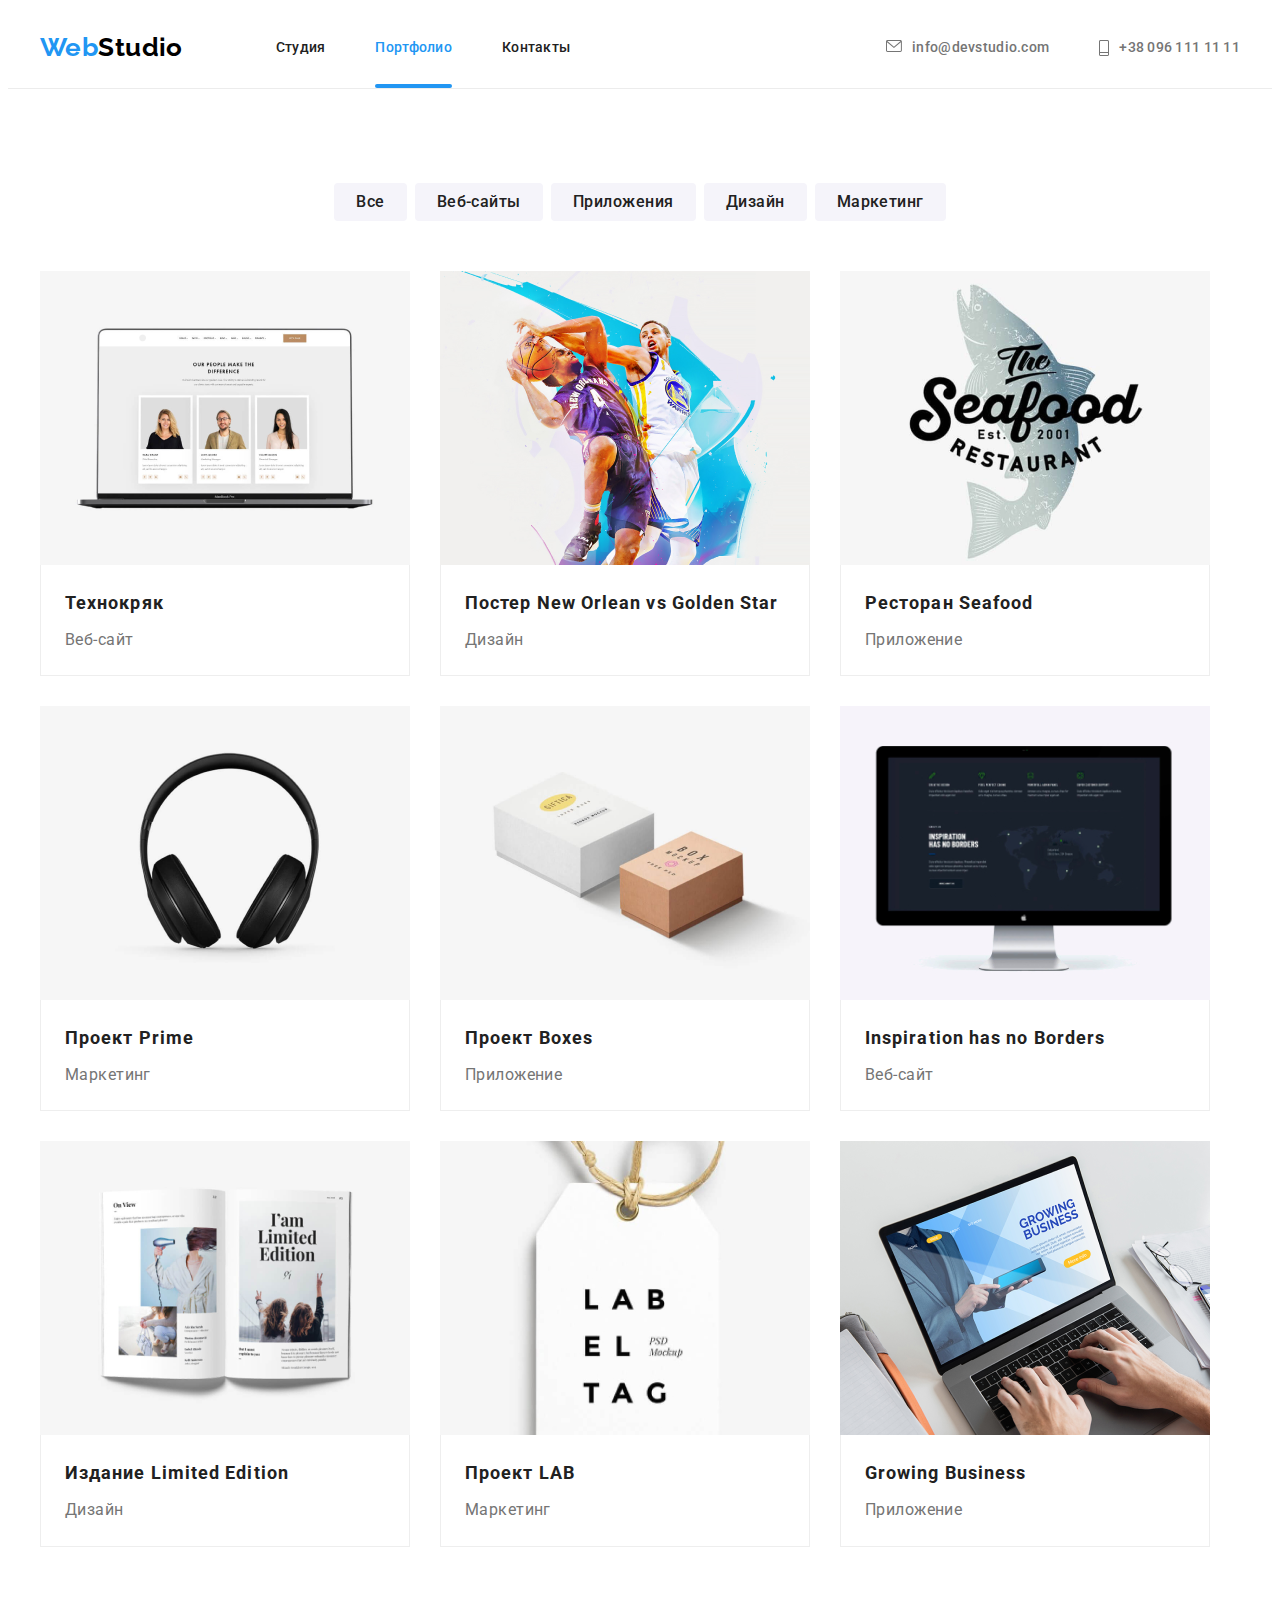
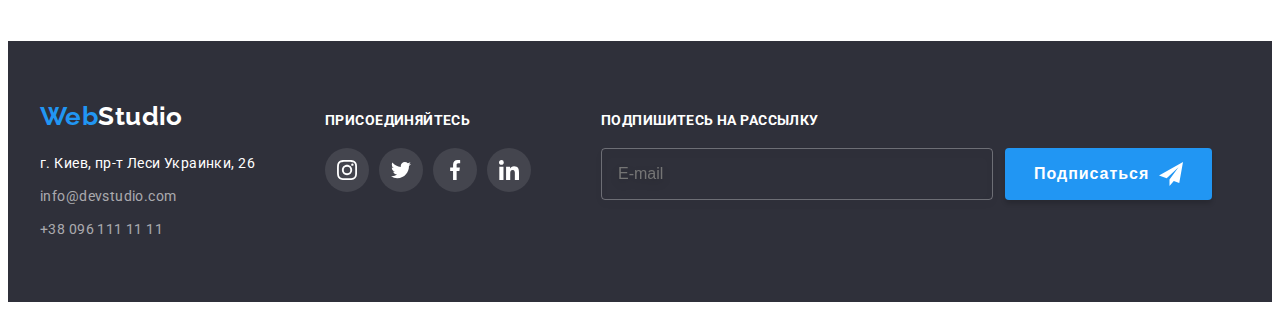
==== portfolio.html @ 538cebd6 "Initial commit" ====
<!DOCTYPE html>
<html lang="en">
<head>
    <meta charset="UTF-8">
    <meta http-equiv="X-UA-Compatible" content="IE=edge">
    <meta name="viewport" content="width=device-width, initial-scale=1.0">
    <title>Document</title>
    <link rel="preconnect" href="https://fonts.googleapis.com">
    <link rel="preconnect" href="https://fonts.gstatic.com" crossorigin>
    <link href="https://fonts.googleapis.com/css2?family=Raleway:wght@700&family=Roboto:wght@400;500;700;900&display=swap"
        rel="stylesheet">
        <link rel="stylesheet" href="https://cdnjs.cloudflare.com/ajax/libs/modern-normalize/1.1.0/modern-normalize.min.css"
            integrity="sha512-wpPYUAdjBVSE4KJnH1VR1HeZfpl1ub8YT/NKx4PuQ5NmX2tKuGu6U/JRp5y+Y8XG2tV+wKQpNHVUX03MfMFn9Q=="
            crossorigin="anonymous" referrerpolicy="no-referrer" />
    <link rel="stylesheet" href="./css/styles.css">
</head>
<body>
    <!-- Header -->
    <header class="header-portfolio">
        <div class="container nav">
            <nav class="main-nav">
                <a href="./index.html" class="logo">Web<span class="logo-header">Studio</span> </a>
                <ul class="site-nav-list">
                    <li class="item"><a href="./index.html" class="link">Студия</a> </li>
                    <li class="item"><a href="./portfolio.html" class="link curent">Портфолио</a> </li>
                    <li class="item"><a href="" class="link">Контакты</a> </li>
                </ul>
            </nav>
            <ul class="site-nav-list adress">
                <li class="item"><a href="mailto:info@devstudio.com" class="adress-link">
                        <svg class="contacts-icon" width="16" height="12">
                            <use href="./images/sprite.svg#icon-mail"></use>
                        </svg>info@devstudio.com</a></li>
                <li class="item"><a href="tel:+380961111111" class="adress-link">
                        <svg class="contacts-icon" width="10" height="16">
                            <use href="./images/sprite.svg#icon-phone"></use>
                        </svg>+38 096 111 11 11</a> </li>
            </ul>
        </div>
    </header>
    <!-- Main -->
    <main>
        <!-- Filters -->
        <section class="filters">
            <div class="container">
            <h1 class="visually-hidden">Projects</h1>
            <ul class="filterd-list">
                <li class="item"><button type="button" class="button-list">Все</button></li>
                <li class="item"><button type="button" class="button-list">Веб-сайты</button></li>
                <li class="item"><button type="button" class="button-list">Приложения</button></li>
                <li class="item"><button type="button" class="button-list">Дизайн</button></li>
                <li class="item"><button type="button" class="button-list">Маркетинг</button></li>
            </ul>
        <!-- Projects -->
            <ul class="projects-list">
            <li class="item" ><a href="" class="projects-href">
                <div class="projects-img-txt"><p class="projects-txt">Ресурс предлагает комплексные предложения с разным уровнем функционала и сервисов. Все это позволит посетителю получить
                исчерпывающие сведения о компании или частном лице.</p>
                <img class="projects-img" src="./images/projects/project.png" alt="laptop" width="370" height="294"></div>
                <div class="projects-border"><h2 class="projects-link" >Технокряк</h2>
                <p class="projects-item">Веб-сайт</p></div></a>
            </li>
            <li class="item" ><a href="" class="projects-href"> 
                <div class="projects-img-txt">
                    <p class="projects-txt">Ресурс предлагает комплексные предложения с разным уровнем функционала и сервисов. Все это
                        позволит посетителю получить
                        исчерпывающие сведения о компании или частном лице.</p>
                <img class="projects-img" src="./images/projects/projekt1.png" alt="basketball" width="370" height="294"></div>
                <div class="projects-border"><h2 class="projects-link" >Постер New Orlean vs Golden Star</h2>
                <p class="projects-item">Дизайн</p></div></a>
            </li>
            <li class="item" ><a href="" class="projects-href">
                <div class="projects-img-txt">
                    <p class="projects-txt">Ресурс предлагает комплексные предложения с разным уровнем функционала и сервисов. Все это
                        позволит посетителю получить
                        исчерпывающие сведения о компании или частном лице.</p>
                <img class="projects-img" src="./images/projects/project2.png" alt="logo" width="370" height="294"></div>
                <div class="projects-border"><h2 class="projects-link" >Ресторан Seafood</h2>
                <p class="projects-item">Приложение</p></div></a>
            </li>
            <li class="item" ><a href="" class="projects-href">
                <div class="projects-img-txt">
                    <p class="projects-txt">Ресурс предлагает комплексные предложения с разным уровнем функционала и сервисов. Все это
                        позволит посетителю получить
                        исчерпывающие сведения о компании или частном лице.</p>
                <img class="projects-img" src="./images/projects/project3.png" alt="headphone" width="370" height="294"></div>
                <div class="projects-border"><h2 class="projects-link" >Проект Prime</h2>
                <p class="projects-item">Маркетинг</p></div></a>
            </li>
            <li class="item" ><a href="" class="projects-href">
                <div class="projects-img-txt">
                    <p class="projects-txt">Ресурс предлагает комплексные предложения с разным уровнем функционала и сервисов. Все это
                        позволит посетителю получить
                        исчерпывающие сведения о компании или частном лице.</p>
                <img class="projects-img" src="./images/projects/project4.png" alt="boxes" width="370" height="294"></div>
                <div class="projects-border"><h2 class="projects-link" >Проект Boxes</h2>
                <p class="projects-item">Приложение</p></div></a>
            </li>
            <li class="item" ><a href="" class="projects-href">
                <div class="projects-img-txt">
                    <p class="projects-txt">Ресурс предлагает комплексные предложения с разным уровнем функционала и сервисов. Все это
                        позволит посетителю получить
                        исчерпывающие сведения о компании или частном лице.</p>
                <img class="projects-img" src="./images/projects/project5.png" alt="computer" width="370" height="294"></div>
                <div class="projects-border"><h2 class="projects-link" >Inspiration has no Borders</h2>
                <p class="projects-item">Веб-сайт</p></div></a>
            </li>
            <li class="item" ><a href="" class="projects-href">
                <div class="projects-img-txt">
                    <p class="projects-txt">Ресурс предлагает комплексные предложения с разным уровнем функционала и сервисов. Все это
                        позволит посетителю получить
                        исчерпывающие сведения о компании или частном лице.</p>
                <img class="projects-img" src="./images/projects/project6.png" alt="book" width="370" height="294"></div>
                <div class="projects-border"><h2 class="projects-link" >Издание Limited Edition</h2>
                <p class="projects-item">Дизайн</p></div></a>
            </li>
            <li class="item" ><a href="" class="projects-href">
                <div class="projects-img-txt">
                    <p class="projects-txt">Ресурс предлагает комплексные предложения с разным уровнем функционала и сервисов. Все это
                        позволит посетителю получить
                        исчерпывающие сведения о компании или частном лице.</p>
                <img class="projects-img" src="./images/projects/progect7.png" alt="lab" width="370" height="294"></div>
                <div class="projects-border"><h2 class="projects-link" >Проект LAB</h2>
                <p class="projects-item">Маркетинг</p></div></a>
            </li>
            <li class="item" ><a href="" class="projects-href">
                <div class="projects-img-txt">
                    <p class="projects-txt">Ресурс предлагает комплексные предложения с разным уровнем функционала и сервисов. Все это
                        позволит посетителю получить
                        исчерпывающие сведения о компании или частном лице.</p>
                <img class="projects-img" src="./images/projects/project8.png" alt="print" width="370" height="294"></div>
                <div class="projects-border"><h2 class="projects-link" >Growing Business</h2>
                <p class="projects-item">Приложение</p></div></a>
            </li>
            </ul>
            </div>
        </section>
    </main>
    <!-- Footer -->
<footer class="main-footer">
    <div class="container footer">
        <div class="container-adress">
            <a href="" class="logo footer">Web<span class="logo-footer">Studio</span> </a>
            <address class="footer-adress">
                <ul class="footer-list">
                    <li class="footer-item"><a
                            href="https://www.google.com/maps/place/%D0%B1%D1%83%D0%BB.+%D0%9B%D0%B5%D1%81%D0%B8+%D0%A3%D0%BA%D1%80%D0%B0%D0%B8%D0%BD%D0%BA%D0%B8,+26,+%D0%9A%D0%B8%D0%B5%D0%B2,+02000"
                            target="_blank" rel="nofollow noreferrer noapener" class="map-link">г. Киев, пр-т Леси
                            Украинки, 26</a> </li>
                    <li class="footer-item"><a href="mailto:info@devstudio.com"
                            class="link-footer">info@devstudio.com</a></li>
                    <li class="footer-item"><a href="tel:+380961111111" class="link-footer">+38 096 111 11 11</a> </li>
                </ul>
            </address>
        </div>
        <div class="footer-socials">
            <p class="footer-title">присоединяйтесь</p>
            <ul class="footer-socials-list">
                <li class="footer-socials-item"> <a class="footer-socials-link" href="" target="_blank"
                        rel="noopener noreferrer" aria-label="Instagram">
                        <svg class="footer-socials-icon" width="20" height="20">
                            <use href="./images/sprite.svg#icon-instagram"></use>
                        </svg>
                    </a> </li>
                <li class="footer-socials-item"> <a class="footer-socials-link" href="" target="_blank"
                        rel="noopener noreferrer" aria-label="Instagram">
                        <svg class="footer-socials-icon" width="20" height="20">
                            <use href="./images/sprite.svg#icon-twitter"></use>
                        </svg>
                    </a> </li>
                <li class="footer-socials-item"> <a class="footer-socials-link" href="" target="_blank"
                        rel="noopener noreferrer" aria-label="Instagram">
                        <svg class="footer-socials-icon" width="20" height="20">
                            <use href="./images/sprite.svg#icon-facebook"></use>
                        </svg>
                    </a> </li>
                <li class="footer-socials-item"> <a class="footer-socials-link" href="" target="_blank"
                        rel="noopener noreferrer" aria-label="Instagram">
                        <svg class="footer-socials-icon" width="20" height="20">
                            <use href="./images/sprite.svg#icon-linkedin"></use>
                        </svg>
                    </a> </li>
            </ul>
        </div>
        <div class="footer-subscribe">
            <p class="footer-title">Подпишитесь на рассылку</p>
            <form class="subscribe-form" name="subscribe-form">
                <label class="footer-form-group" for="">
                    <input class="footer-input" type="email" placeholder="E-mail">
                    <button class="footer-submit-btn" type="submit">Подписаться
                        <svg class="footer-form-icon" width="24" height="24">
                            <use href="./images/sprite.svg#icon-send"></use>
                        </svg>
                    </button>

                </label>
            </form>
        </div>
    </div>
</footer>
</body>
</html>
---- css/styles.css ----
/* цвет основного текста #757575 */
/* цвет вторичного текста ##212121 */
/* белый #FFFFFF */
/* акцент #2196F3 */
/* вторичный цвет фона F5F4FA */
/* логотип #000000 */
/* footer adress #FFFFFF 60% */
/* Footer #2F303A */

:root{
    --primary-text-color: #757575;
    --title-text-color: #212121;
    --accent-color: #2196F3;
    --white: #FFFFFF;
    --footer: #2F303A;
    --backround-color: #F5F4FA;
    --logo:#000000;
    --footer-adress: rgba(255, 255, 255, 0.6);
    --hero: rgba(47, 48, 58, 0.4);
    --icon: #AFB1B8;
}
body {
   background-color: var(--white);
   color: var(--primary-text-color);
   font-family: 'Roboto', sans-serif;
   letter-spacing: 0.03em;
   font-size: 14px;

}
 .visually-hidden {
    position: absolute;
    width: 1px;
    height: 1px;
    margin: -1px;
    border: 0;
    padding: 0;

    white-space: nowrap;
    clip-path: inset(100%);
    clip: rect(0 0 0 0);
    overflow: hidden;
}
.container{
    margin-left: auto;
    margin-right: auto;
    width: 1200px;
    padding-left: 15px;
    padding-right: 15px;
}
ul{
    list-style: none;
    padding: 0;
    margin: 0;
}
h1, h2, h3, p{
    margin: 0;
}
img{
    display: block;
    max-width: 100%;
    max-height: 100%;
    height: auto;
}
.section, .filters{
    padding-top: 94px;
    padding-bottom: 94px;
}
/* Logo */
.logo {
    display: block;
    color: var(--accent-color);
    font-family: Raleway, sans-serif;
    font-weight: 700;
    font-size: 26px;
    line-height: 1.19;        
    text-decoration: none;
}
.main-nav .logo{
    padding-top: 24px;
    padding-bottom: 25px;
}
.logo-header{
    color: var(--logo);
}
.logo-footer{
   color: var(--white);
}
/* Site nav */
.adress-link{
    display: flex;}
.contacts-icon{
    display: flex;
    margin-right: 10px;
    fill: currentColor;
}
.site-nav-list{
    margin-left: 93px;
}
.site-nav-list.adress{
    margin-left: auto;
}
.container.nav, .main-nav{
    display: flex;
    align-items: center;
}
.site-nav-list .link.curent{
    position: relative;
    color: var(--accent-color);
}
.link.curent::after{
    content: "";
    position: absolute;
    right: 0;
    bottom: 0;
    width: 100%;
    height: 4px;
    background-color: var(--accent-color);
    border-radius: 2px;
}
.site-nav-list, .main-nav{
    display: flex;
    justify-content: center;
    align-items: center;
}
.site-nav-list .item:not(:last-child){
    margin-right: 50px;
}
.site-nav-list .adress-link{
    color: var(--primary-text-color);
    font-weight: 500;
    line-height: 1.14; 
    letter-spacing: 0.02em;
    text-decoration: none;
}
.site-nav-list .link,
.adress-link {
    display: flex;
    padding-top: 32px;
    padding-bottom: 32px;
    color: var(--title-text-color);
    font-weight: 500;
    line-height: 1.14;
    letter-spacing: 0.02em;
    text-decoration: none;
    transition: color 250ms cubic-bezier(0.4, 0, 0.2, 1);
}
.site-nav-list .link:hover,
.site-nav-list .link:focus,
.adress-link:hover,
.adress-link:focus {
   color: var(--accent-color);
   fill: currentColor;
}
/* Hero */
.button-hero{
    cursor: pointer;
    background-color: var(--accent-color);
    color: var(--white);
    font-weight: 700;
    font-size: 16px;
    line-height: 1.88;
    text-align: center;
    letter-spacing: 0.06em;
    display: inline-block;
    padding: 10px 32px;
    border-radius: 4px;
    border: none;
    min-width: 200px;
    min-height: 50px;
    transition: background-color 250ms cubic-bezier(0.4, 0, 0.2, 1);
}
.button-hero:hover, .button-hero:focus{
    background-color: var(--primary-text-color);
}
.section-hero{
    background-image: linear-gradient(var(--hero),var(--hero)), 
    url(../images/logo/logo.jpg);
    background-repeat: no-repeat;
    background-position: center;
    background-size: cover;
    max-width: 1600px;
    max-height: 600px;
    margin-left: auto;
    margin-right: auto;
    background-color: var(--footer);
    text-align: center;
    padding-top: 200px;
    padding-bottom: 200px;
}
.section-title-hero{
    width: 696px;
    color: var(--white);
    font-weight: 900;
    font-size: 44px;
    line-height: 1.36;
    text-align: center;
    letter-spacing: 0.06em;
    text-transform: uppercase;
    margin-top: 0px;
    margin-bottom: 30px;
    margin-left: auto;
    margin-right: auto;
}
.section-title{
    color: var(--title-text-color);
    font-weight: 700;
    font-size: 36px;
    line-height: 1.17;
    text-align: center; 
    margin-top: 0px;
    margin-bottom: 50px; 
}
/* Modal form */
.form-group{
    position: relative;
}
.form-icon{
    position: absolute;
    bottom: 11px;
    left: 12px;
    transition: fill 250ms cubic-bezier(0.4, 0, 0.2, 1);
}
.form-group:hover .form-icon,
.form-group:focus-within .form-icon {
    fill: var(--accent-color);
}
.form-title{
    display: block;
    margin-bottom: 12px;
    font-weight: 700;
    font-size: 20px;
    line-height: 1.15;
    text-align: center;
    color: var(--title-text-color);
}
.form-group{
    display: block;
    margin-bottom: 10px;
}
.form-label{
    display: block;
    margin-bottom: 4px;
    text-align: left;
    font-weight: 400;
    font-size: 12px;
    line-height: 1.17;
    letter-spacing: 0.01em;
    color: var(--primary-text-color);
}
.form-input {
    width: 100%;
    padding: 11px 35px;
    outline: transparent;
    border-radius: 4px;
    border: 1px solid rgba(33, 33, 33, 0.2);
    transition: border 250ms cubic-bezier(0.4, 0, 0.2, 1);
}
.form-text{
    resize: none;
    width: 100%;
    padding: 12px 16px;
    outline: transparent;
    border-radius: 4px;
    border: 1px solid rgba(33, 33, 33, 0.2);
    transition: border 250ms cubic-bezier(0.4, 0, 0.2, 1);
}
.form-group:hover .form-input,
.form-group:focus-within .form-input,
.form-group:hover .form-text,
.form-group:focus-within .form-text {
    border: 1px solid var(--accent-color);
}
.form-policy-group{
    display: flex;
    align-items: center;
    justify-content: center;
}
.custom-checkbox{
    width: 16px;
    height: 15px;
    margin-right: 10px;
    display: flex;
    align-items: center;
    justify-content: center;
    outline: 2px solid #212121;
    outline-offset: -2px;
    border-radius: 3px;
    transition: backround-color 250ms cubic-bezier(0.4, 0, 0.2, 1);
    transition: outline 250ms cubic-bezier(0.4, 0, 0.2, 1);
}
.custom-checkbox-icon{
    opacity: 0;
    transition: opacity 250ms cubic-bezier(0.4, 0, 0.2, 1);
    transition: color 250ms cubic-bezier(0.4, 0, 0.2, 1);
}
.checkbox:checked+.custom-checkbox .custom-checkbox-icon{
    opacity: 1;
    fill: var(--white);
}
.checkbox:checked+.custom-checkbox{
    background-color: var(--accent-color);
    outline: transparent;
}
.accent-discription{
    color: var(--accent-color);
}
.submit-btn{
    margin-top: 30px;
    background-color: var(--accent-color);
    color: var(--white);
    cursor: pointer;
    font-weight: 700;
    font-size: 16px;
    line-height: 1.88;
    letter-spacing: 0.06em;
    padding: 10px 55px;
    border: none;
    box-shadow: 0px 4px 4px rgba(0, 0, 0, 0.15);
    border-radius: 4px;
    transition: background-color 250ms cubic-bezier(0.4, 0, 0.2, 1);
}
.submit-btn:hover, .submit-btn:focus{
    background-color: var(--primary-text-color);
}
.backdrop{
    position: fixed;
    top: 0;
    left: 0;
    width: 100%;
    height: 100%;
    background-color: rgba(0, 0, 0, 0.2);
    opacity: 1;
    transition: opacity 250ms cubic-bezier(0.4, 0, 0.2, 1);
}
.backdrop.is-hidden{
    opacity: 0;
    pointer-events: none;
}
.modal-btn{
    display: flex;
    align-items: center;
    justify-content: center;
    position: absolute;
    top: 8px;
    right: 8px;
    width: 30px;
    height: 30px;
    padding: 0;
    border: 1px solid rgba(0, 0, 0, 0.1);
    border-radius: 50%;
    background-color: transparent;
    cursor: pointer;
    transition: fill 250ms cubic-bezier(0.4, 0, 0.2, 1);
}
.modal-btn:hover .modal-icon, .modal-btn:focus-within .moda-icon{
    fill: var(--accent-color);
}
.backdrop.is-hidden .modal-wrapper{
    transform: translate(-50%, -50%) scale(0.8)
}
.modal-wrapper{
    position: absolute;
    top: 50%;
    left: 50%;
    padding: 40px;
    background-color: var(--white);
    width: 528px;
    box-shadow: 0px 1px 3px rgba(0, 0, 0, 0.12), 0px 1px 1px rgba(0, 0, 0, 0.14), 0px 2px 1px rgba(0, 0, 0, 0.2);
    border-radius: 4px;
    transform: translate(-50%, -50%) scale(1);
    transition: transform 250ms cubic-bezier(0.4, 0, 0.2, 1);
}
.moda-icon{
    background-color: var(--logo);
}
/* Benefits */
.benefits-item-icon{
    display: flex;
    justify-content: center;
    align-items: center;
    background-color: var(--backround-color);
    border-radius: 4px;
    width: 270px;
    height: 120px;
    margin-bottom: 30px;
}
.benefits-list{
    display: flex;
}
.benefits-list .item:not(:last-child){
    margin-right: 30px;
}
.benefits-list .title {
    color: var(--title-text-color);
    font-weight: 700;
    font-size: 14px;
    line-height: 1.14;
    text-transform: uppercase;
    margin-bottom: 10px;
}
.benefits-item {
    line-height: 1.71;
    margin: 0;
}
/* Doing */
.list .item{
    position: relative;
}
.list-doing{
    position: absolute;
    right: 0;
    bottom: 0;
    width: 100%;
    height: 70px;
    display: flex;
    justify-content: center;
    align-items: center;
    font-weight: 700;
    line-height: 1.14;
    text-align: center;
    text-transform: uppercase;
    color: var(--white);
    background-color: rgba(47, 48, 58, 0.8);
}
.section.doing{
    padding-top: 0;
}
.list{
    display: flex;
}
.list .item:not(:last-child), 
.team-list .item:not(:last-child){
margin-right: 30px;
}
/* Team */
.socials-link {
    display: flex;
    align-items: center;
    justify-content: center;
    width: 44px;
    height: 44px;
    background-color: var(--white);
    border-radius: 50%;
    transition: background-color 250ms cubic-bezier(0.4, 0, 0.2, 1);
}
.socials-icon {
    fill: var(--icon);
    transition: fill 250ms cubic-bezier(0.4, 0, 0.2, 1);
}
.socials-link:hover .socials-icon,
.socials-link:focus .socials-icon {
    fill: var(--white);
}
.socials-link:focus,
.socials-link:hover {
    background-color: var(--accent-color);
}
.socials{
    display: flex;
    justify-content: center;
    align-items: center;
}
.socials-item:not(:last-child){
    margin-right: 10px;
}
.team-list .item{
    background-color: var(--white);
    box-shadow: 0px 1px 3px rgba(0, 0, 0, 0.12), 0px 1px 1px rgba(0, 0, 0, 0.14), 0px 2px 1px rgba(0, 0, 0, 0.2);
        border-radius: 0px 0px 4px 4px;
}
.team-card{
    padding-top: 30px;
    padding-bottom: 30px;
}
.team-list{
    display: flex;
}
.section-team{
    background-color: var(--backround-color) ;
    padding-top: 94px;
    padding-bottom: 94px;
}
.team-list .title {
    color: var(--title-text-color);
    font-weight: 500;
    font-size: 16px;
    line-height: 1.19;
    text-align: center;
    margin-bottom: 10px;
}
.team-item{
    font-size: 16px;
    line-height: 1.19;
    text-align: center;
    margin-bottom: 16px;
}
/* Clients */
.clients-title{
    margin-bottom: 50px;
    font-weight: 700;
    font-size: 36px;
    line-height: 42px;
    text-align: center;
    color: var(--title-text-color);
}
.clients-list {
    display: flex;
}
.clients-item {
    width: 100%;
}
.clients-item:not(:last-child){
    margin-right: 30px;
}
.clients-logo {
    display: flex;
    width: 170px;
    height: 92px;
    justify-content: center;
    align-items: center;
    border: 1px solid var(--icon);
    border-radius: 4px;
    cursor: pointer;
    transition: color 250ms cubic-bezier(0.4, 0, 0.2, 1);
}
.clients-icon{
    fill: var(--icon);
    transition: fill 250ms cubic-bezier(0.4, 0, 0.2, 1);
}
.clients-logo:hover,
.clients-logo:focus {
    border: 1px solid var(--accent-color);
}
.clients-logo:focus .clients-icon,
.clients-logo:hover .clients-icon{
        fill: var(--accent-color);
}
/* Button */
.button{
    font-family: 'Roboto';
    color: var(--white) ;
    background-color: var(--accent-color) ;
    font-family: inherit;
    font-weight: 700;
    font-size: 16px;
    line-height: 1.88;
    display: flex;
    align-items: center;
    text-align: center;
    letter-spacing: 0.06em;
    cursor: pointer;
}
/* Footer */
.footer-socials{
    margin-right: 70px;
}
.footer-socials-list{
    display: flex;
}
.container-adress{
    margin-right: 70px;
}
.container.footer{
    align-items: baseline;
    display: flex;
}
.footer-socials-link{
    display: flex;
    align-items: center;
    justify-content: center;
    width: 44px;
    height: 44px;
    background-color: rgba(255, 255, 255, 0.1);
    border-radius: 50%;
    transition: background-color 250ms cubic-bezier(0.4, 0, 0.2, 1);
}
.footer-socials-link:hover,.footer-socials-link:focus{
    background-color: var(--accent-color);
}
.footer-socials-item:not(:last-child){
    margin-right: 10px;
}

.footer-socials-icon{
    fill: var(--white);
}
.footer-title{
    display: block;
    font-size: 14px;
    font-weight: 700;
    line-height: 16px;
    text-transform: uppercase;
    color: var(--white);
    margin-bottom: 20px;
}
.main-footer{
    display: flex;
}
.logo.footer{
    margin-bottom: 20px;
}
.footer-item:not(:last-child){
    margin-bottom: 9px;
}
.main-footer{
    background-color: var(--footer);
}
.map-link{
    color: var(--white);
    text-decoration: none;
    transition: color 250ms cubic-bezier(0.4, 0, 0.2, 1);
}
.link-footer{
    color: var(--footer-adress);
    text-decoration: none;
    transition: color 250ms cubic-bezier(0.4, 0, 0.2, 1);
}
.map-link:hover,
.map-link:focus,
.link-footer:hover,
.link-footer:focus{
    color: var(--accent-color);
}
.footer-list{
    font-style: normal;
    line-height: 1.71;
}
.main-footer{
    padding-top: 60px;
    padding-bottom: 60px;
}
.footer-form-group{
    display: flex;
}
.footer-submit-btn{
    display: flex;
    align-items: center;
    justify-content: center;
    padding: 10px 29px;
    cursor: pointer;
    color: var(--white);
    background-color: var(--accent-color);
    border: none;
    box-shadow: 0px 4px 4px rgba(0, 0, 0, 0.15);
    border-radius: 4px;
    font-weight: 700;
    font-size: 16px;
    line-height: 1.88;
    letter-spacing: 0.06em;
    transition: color 250ms cubic-bezier(0.4, 0, 0.2, 1);
    transition: background-color 250ms cubic-bezier(0.4, 0, 0.2, 1);
}
.footer-form-icon{
    fill: var(--white);
    margin-left: 10px;
}
.footer-submit-btn:hover, .footer-submit-btn:focus{
    background-color: var(--primary-text-color);
}
.footer-input{
    width: 358px;
    font-weight: 400;
    font-size: 16px;
    line-height: 1.25;
    color: var(--white);
    background-color: transparent;
    margin-right: 12px;
    padding: 15px 16px;
    border: 1px solid rgba(255, 255, 255, 0.3);
    filter: drop-shadow(0px 4px 4px rgba(0, 0, 0, 0.15));
    border-radius: 4px;
    outline: none;
    transition: border 250ms cubic-bezier(0.4, 0, 0.2, 1);
}
.footer-input:hover, .footer-input:focus{
    border: 1px solid var(--accent-color);
}
/* Portfolio */
.header-portfolio{
    border-bottom: 1px solid #ECECEC;
}
/* filters */
.button-list {
    padding: 6px 22px;
    cursor: pointer;
    font-family: 'Roboto';
    font-weight: 500;
    font-size: 16px;
    line-height: 1.6;
    text-align: center;
    letter-spacing: 0.03em;
    color: var(--title-text-color);
    background-color: var(--backround-color);
    border-radius: 4px;
    border: none;
    transition: box-shadow 250ms cubic-bezier(0.4, 0, 0.2, 1),
    color 250ms cubic-bezier(0.4, 0, 0.2, 1),
    background-color 250ms cubic-bezier(0.4, 0, 0.2, 1);
}
.button-list:hover,
.button-list:focus {
    color: var(--white);
    background-color: var(--accent-color);
    box-shadow: 0px 3px 1px rgba(0, 0, 0, 0.1), 0px 1px 2px rgba(0, 0, 0, 0.08), 0px 2px 2px rgba(0, 0, 0, 0.12);
}
.filterd-list{
    display: flex;
    justify-content: center;
    align-items: center;
}
  
.filterd-list .item:not(:last-child){
    margin-right: 8px;
}
/* Projects */
.projects-list{
    display: flex;
    flex-wrap: wrap;
    margin-top: 50px;
}
.projects-list .item{
    /* width: calc((100%-60px)/3); */
    margin-bottom: 30px;
    margin-right: 30px;
}
.projects-img-txt{
    position: relative;
    overflow: hidden;
}
.projects-txt{
    position: absolute;
    width: 100%;
    height: 100%;
    top: 0;
    left: 0;
    transform: translateY(100%);
    padding: 63px 24px;
    font-size: 18px;
    line-height: 1.56;
    color: var(--white);
    background-color: rgba(33, 150, 243, 0.9);
    transition: transform 250ms cubic-bezier(0.4, 0, 0.2, 1);
}
.projects-list .item:nth-child(3n){
    margin-right: 0;
}
.projects-list .item:nth-last-child(-n+3){
    margin-bottom: 0;
}
.projects-link{
    color: var(--title-text-color);
    font-weight: 700;
    font-size: 18px;
    line-height: 2;
    letter-spacing: 0.06em;
    margin-bottom: 4px;
}
.projects-item{
    color: var(--primary-text-color);
    font-size: 16px;
    line-height: 1.9;
}
.projects-href{
    display: block;
    text-decoration: none;
    transition: box-shadow 250ms cubic-bezier(0.4, 0, 0.2, 1);
}
.projects-border {
    border: 1px solid #EEEEEE;
    border-top: none;
    padding: 20px 24px;
}
.projects-href:hover, .projects-href:focus{
    box-shadow: 0px 1px 1px rgba(0, 0, 0, 0.12), 0px 4px 4px rgba(0, 0, 0, 0.06), 1px 4px 6px rgba(0, 0, 0, 0.16);
    transform: translateY(0);
    opacity: 1;
}
.projects-href:hover .projects-txt, .projects-href:focus .projects-txt{
    transform: translateY(0);
    opacity: 1;
}
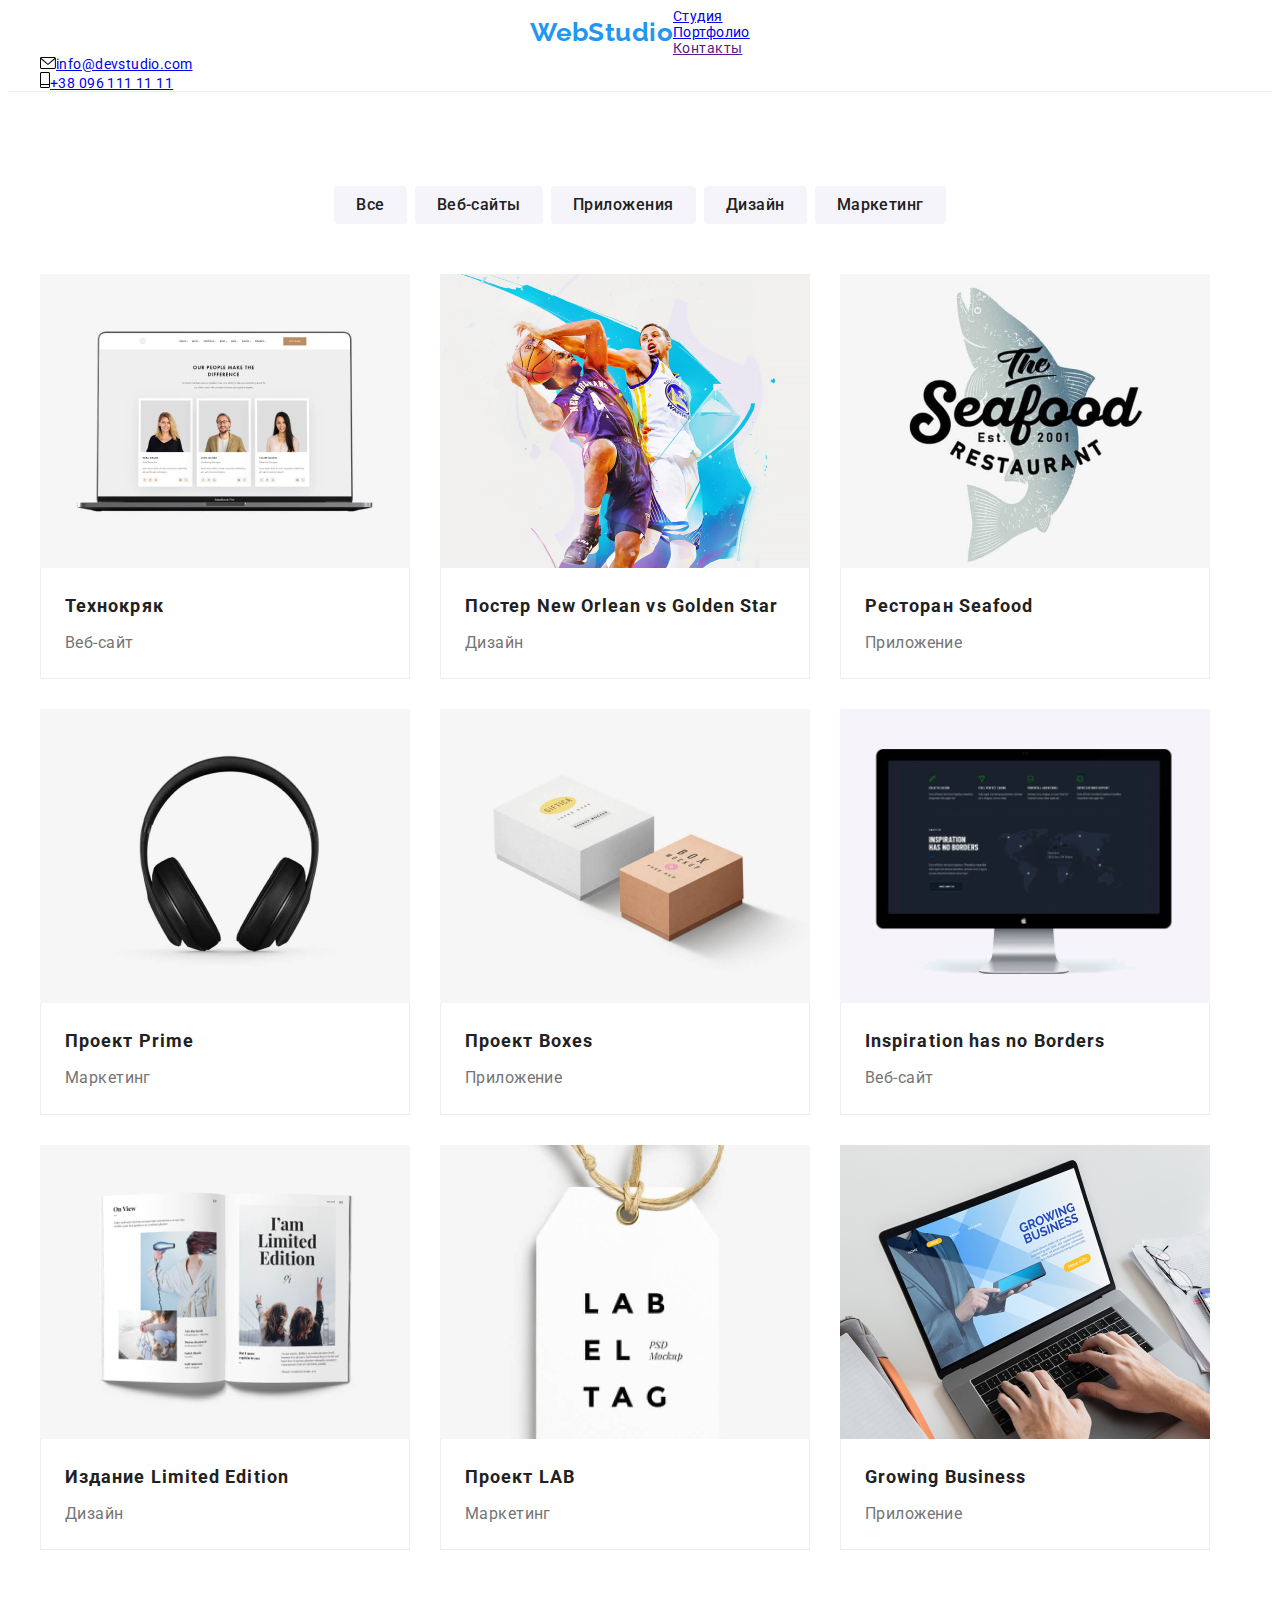
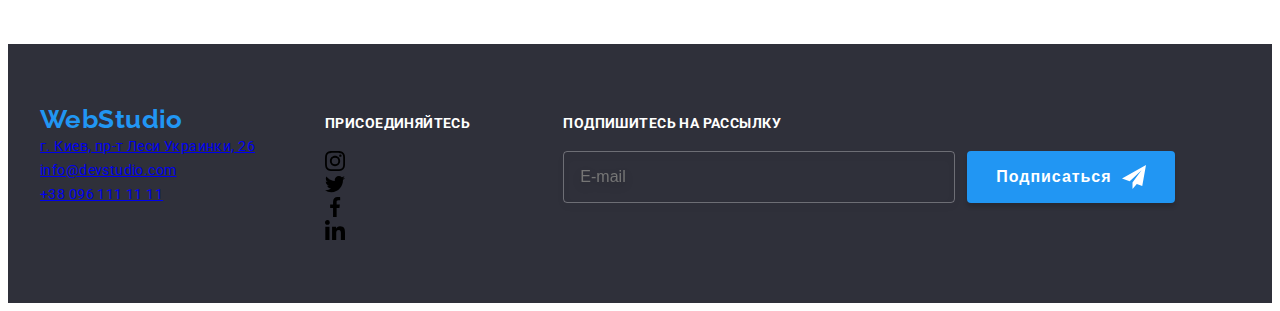
==== commit 917d7bd0: "add bem" ====
--- a/portfolio.html
+++ b/portfolio.html
@@ -41,96 +41,98 @@
     <!-- Main -->
     <main>
         <!-- Filters -->
-        <section class="filters">
+        <section class="filters section">
             <div class="container">
             <h1 class="visually-hidden">Projects</h1>
-            <ul class="filterd-list">
-                <li class="item"><button type="button" class="button-list">Все</button></li>
-                <li class="item"><button type="button" class="button-list">Веб-сайты</button></li>
-                <li class="item"><button type="button" class="button-list">Приложения</button></li>
-                <li class="item"><button type="button" class="button-list">Дизайн</button></li>
-                <li class="item"><button type="button" class="button-list">Маркетинг</button></li>
+            <ul class="filters-list">
+                <li class="filters-list__item"><button type="button" class="filters-list__button">Все</button></li>
+                <li class="filters-list__item"><button type="button" class="filters-list__button">Веб-сайты</button></li>
+                <li class="filters-list__item"><button type="button" class="filters-list__button">Приложения</button></li>
+                <li class="filters-list__item"><button type="button" class="filters-list__button">Дизайн</button></li>
+                <li class="filters-list__item"><button type="button" class="filters-list__button">Маркетинг</button></li>
             </ul>
         <!-- Projects -->
             <ul class="projects-list">
-            <li class="item" ><a href="" class="projects-href">
-                <div class="projects-img-txt"><p class="projects-txt">Ресурс предлагает комплексные предложения с разным уровнем функционала и сервисов. Все это позволит посетителю получить
+            <li class="projects-list__item" ><a href="" class="projects-list__href">
+                <div class="projects">
+                    <p class="projects__txt">Ресурс предлагает комплексные предложения с разным уровнем функционала и сервисов. Все это позволит посетителю получить
                 исчерпывающие сведения о компании или частном лице.</p>
-                <img class="projects-img" src="./images/projects/project.png" alt="laptop" width="370" height="294"></div>
-                <div class="projects-border"><h2 class="projects-link" >Технокряк</h2>
-                <p class="projects-item">Веб-сайт</p></div></a>
-            </li>
-            <li class="item" ><a href="" class="projects-href"> 
-                <div class="projects-img-txt">
-                    <p class="projects-txt">Ресурс предлагает комплексные предложения с разным уровнем функционала и сервисов. Все это
-                        позволит посетителю получить
-                        исчерпывающие сведения о компании или частном лице.</p>
-                <img class="projects-img" src="./images/projects/projekt1.png" alt="basketball" width="370" height="294"></div>
-                <div class="projects-border"><h2 class="projects-link" >Постер New Orlean vs Golden Star</h2>
-                <p class="projects-item">Дизайн</p></div></a>
-            </li>
-            <li class="item" ><a href="" class="projects-href">
-                <div class="projects-img-txt">
-                    <p class="projects-txt">Ресурс предлагает комплексные предложения с разным уровнем функционала и сервисов. Все это
-                        позволит посетителю получить
-                        исчерпывающие сведения о компании или частном лице.</p>
-                <img class="projects-img" src="./images/projects/project2.png" alt="logo" width="370" height="294"></div>
-                <div class="projects-border"><h2 class="projects-link" >Ресторан Seafood</h2>
-                <p class="projects-item">Приложение</p></div></a>
-            </li>
-            <li class="item" ><a href="" class="projects-href">
-                <div class="projects-img-txt">
-                    <p class="projects-txt">Ресурс предлагает комплексные предложения с разным уровнем функционала и сервисов. Все это
-                        позволит посетителю получить
-                        исчерпывающие сведения о компании или частном лице.</p>
-                <img class="projects-img" src="./images/projects/project3.png" alt="headphone" width="370" height="294"></div>
-                <div class="projects-border"><h2 class="projects-link" >Проект Prime</h2>
-                <p class="projects-item">Маркетинг</p></div></a>
-            </li>
-            <li class="item" ><a href="" class="projects-href">
-                <div class="projects-img-txt">
-                    <p class="projects-txt">Ресурс предлагает комплексные предложения с разным уровнем функционала и сервисов. Все это
-                        позволит посетителю получить
-                        исчерпывающие сведения о компании или частном лице.</p>
-                <img class="projects-img" src="./images/projects/project4.png" alt="boxes" width="370" height="294"></div>
-                <div class="projects-border"><h2 class="projects-link" >Проект Boxes</h2>
-                <p class="projects-item">Приложение</p></div></a>
-            </li>
-            <li class="item" ><a href="" class="projects-href">
-                <div class="projects-img-txt">
-                    <p class="projects-txt">Ресурс предлагает комплексные предложения с разным уровнем функционала и сервисов. Все это
-                        позволит посетителю получить
-                        исчерпывающие сведения о компании или частном лице.</p>
-                <img class="projects-img" src="./images/projects/project5.png" alt="computer" width="370" height="294"></div>
-                <div class="projects-border"><h2 class="projects-link" >Inspiration has no Borders</h2>
-                <p class="projects-item">Веб-сайт</p></div></a>
-            </li>
-            <li class="item" ><a href="" class="projects-href">
-                <div class="projects-img-txt">
-                    <p class="projects-txt">Ресурс предлагает комплексные предложения с разным уровнем функционала и сервисов. Все это
-                        позволит посетителю получить
-                        исчерпывающие сведения о компании или частном лице.</p>
-                <img class="projects-img" src="./images/projects/project6.png" alt="book" width="370" height="294"></div>
-                <div class="projects-border"><h2 class="projects-link" >Издание Limited Edition</h2>
-                <p class="projects-item">Дизайн</p></div></a>
-            </li>
-            <li class="item" ><a href="" class="projects-href">
-                <div class="projects-img-txt">
-                    <p class="projects-txt">Ресурс предлагает комплексные предложения с разным уровнем функционала и сервисов. Все это
-                        позволит посетителю получить
-                        исчерпывающие сведения о компании или частном лице.</p>
-                <img class="projects-img" src="./images/projects/progect7.png" alt="lab" width="370" height="294"></div>
-                <div class="projects-border"><h2 class="projects-link" >Проект LAB</h2>
-                <p class="projects-item">Маркетинг</p></div></a>
-            </li>
-            <li class="item" ><a href="" class="projects-href">
-                <div class="projects-img-txt">
-                    <p class="projects-txt">Ресурс предлагает комплексные предложения с разным уровнем функционала и сервисов. Все это
-                        позволит посетителю получить
-                        исчерпывающие сведения о компании или частном лице.</p>
-                <img class="projects-img" src="./images/projects/project8.png" alt="print" width="370" height="294"></div>
-                <div class="projects-border"><h2 class="projects-link" >Growing Business</h2>
-                <p class="projects-item">Приложение</p></div></a>
+                    <img class="projects__img" src="./images/projects/project.png" alt="laptop" width="370" height="294">
+                </div>
+                <div class="projects-border"><h2 class="projects-list__title" >Технокряк</h2>
+                <p class="projects-list__lead">Веб-сайт</p></div></a>
+            </li>
+            <li class="projects-list__item" ><a href="" class="projects-list__href"> 
+                <div class="projects">
+                    <p class="projects__txt">Ресурс предлагает комплексные предложения с разным уровнем функционала и сервисов. Все это
+                        позволит посетителю получить
+                        исчерпывающие сведения о компании или частном лице.</p>
+                <img class="projects__img" src="./images/projects/projekt1.png" alt="basketball" width="370" height="294"></div>
+                <div class="projects-border"><h2 class="projects-list__title" >Постер New Orlean vs Golden Star</h2>
+                <p class="projects-list__lead">Дизайн</p></div></a>
+            </li>
+            <li class="projects-list__item" ><a href="" class="projects-list__href">
+                <div class="projects">
+                    <p class="projects__txt">Ресурс предлагает комплексные предложения с разным уровнем функционала и сервисов. Все это
+                        позволит посетителю получить
+                        исчерпывающие сведения о компании или частном лице.</p>
+                <img class="projects__img" src="./images/projects/project2.png" alt="logo" width="370" height="294"></div>
+                <div class="projects-border"><h2 class="projects-list__title" >Ресторан Seafood</h2>
+                <p class="projects-list__lead">Приложение</p></div></a>
+            </li>
+            <li class="projects-list__item" ><a href="" class="projects-list__href">
+                <div class="projects">
+                    <p class="projects__txt">Ресурс предлагает комплексные предложения с разным уровнем функционала и сервисов. Все это
+                        позволит посетителю получить
+                        исчерпывающие сведения о компании или частном лице.</p>
+                <img class="projects__img" src="./images/projects/project3.png" alt="headphone" width="370" height="294"></div>
+                <div class="projects-border"><h2 class="projects-list__title" >Проект Prime</h2>
+                <p class="projects-list__lead">Маркетинг</p></div></a>
+            </li>
+            <li class="projects-list__item" ><a href="" class="projects-list__href">
+                <div class="projects">
+                    <p class="projects__txt">Ресурс предлагает комплексные предложения с разным уровнем функционала и сервисов. Все это
+                        позволит посетителю получить
+                        исчерпывающие сведения о компании или частном лице.</p>
+                <img class="projects__img" src="./images/projects/project4.png" alt="boxes" width="370" height="294"></div>
+                <div class="projects-border"><h2 class="projects-list__title" >Проект Boxes</h2>
+                <p class="projects-list__lead">Приложение</p></div></a>
+            </li>
+            <li class="projects-list__item" ><a href="" class="projects-list__href">
+                <div class="projects">
+                    <p class="projects__txt">Ресурс предлагает комплексные предложения с разным уровнем функционала и сервисов. Все это
+                        позволит посетителю получить
+                        исчерпывающие сведения о компании или частном лице.</p>
+                <img class="projects__img" src="./images/projects/project5.png" alt="computer" width="370" height="294"></div>
+                <div class="projects-border"><h2 class="projects-list__title" >Inspiration has no Borders</h2>
+                <p class="projects-list__lead">Веб-сайт</p></div></a>
+            </li>
+            <li class="projects-list__item" ><a href="" class="projects-list__href">
+                <div class="projects">
+                    <p class="projects__txt">Ресурс предлагает комплексные предложения с разным уровнем функционала и сервисов. Все это
+                        позволит посетителю получить
+                        исчерпывающие сведения о компании или частном лице.</p>
+                <img class="projects__img" src="./images/projects/project6.png" alt="book" width="370" height="294"></div>
+                <div class="projects-border"><h2 class="projects-list__title" >Издание Limited Edition</h2>
+                <p class="projects-list__lead">Дизайн</p></div></a>
+            </li>
+            <li class="projects-list__item" ><a href="" class="projects-list__href">
+                <div class="projects">
+                    <p class="projects__txt">Ресурс предлагает комплексные предложения с разным уровнем функционала и сервисов. Все это
+                        позволит посетителю получить
+                        исчерпывающие сведения о компании или частном лице.</p>
+                <img class="projects__img" src="./images/projects/progect7.png" alt="lab" width="370" height="294"></div>
+                <div class="projects-border"><h2 class="projects-list__title" >Проект LAB</h2>
+                <p class="projects-list__lead">Маркетинг</p></div></a>
+            </li>
+            <li class="projects-list__item" ><a href="" class="projects-list__href">
+                <div class="projects">
+                    <p class="projects__txt">Ресурс предлагает комплексные предложения с разным уровнем функционала и сервисов. Все это
+                        позволит посетителю получить
+                        исчерпывающие сведения о компании или частном лице.</p>
+                <img class="projects__img" src="./images/projects/project8.png" alt="print" width="370" height="294"></div>
+                <div class="projects-border"><h2 class="projects-list__title" >Growing Business</h2>
+                <p class="projects-list__lead">Приложение</p></div></a>
             </li>
             </ul>
             </div>
--- a/css/styles.css
+++ b/css/styles.css
@@ -23,8 +23,9 @@
    background-color: var(--white);
    color: var(--primary-text-color);
    font-family: 'Roboto', sans-serif;
+   font-weight: 400;
+   font-size: 14px;
    letter-spacing: 0.03em;
-   font-size: 14px;
 
 }
  .visually-hidden {
@@ -61,13 +62,13 @@
     max-height: 100%;
     height: auto;
 }
-.section, .filters{
+.section{
     padding-top: 94px;
     padding-bottom: 94px;
 }
 /* Logo */
 .logo {
-    display: block;
+    display: flex;
     color: var(--accent-color);
     font-family: Raleway, sans-serif;
     font-weight: 700;
@@ -75,39 +76,30 @@
     line-height: 1.19;        
     text-decoration: none;
 }
-.main-nav .logo{
+.logo__header{
     padding-top: 24px;
     padding-bottom: 25px;
 }
-.logo-header{
+.logo__header--black{
     color: var(--logo);
-}
-.logo-footer{
+   }
+.logo__footer {
+    margin-bottom: 20px;
+   }
+.logo__footer--white{
    color: var(--white);
 }
 /* Site nav */
-.adress-link{
-    display: flex;}
-.contacts-icon{
+.site-nav__icon{
     display: flex;
     margin-right: 10px;
     fill: currentColor;
 }
-.site-nav-list{
-    margin-left: 93px;
-}
-.site-nav-list.adress{
-    margin-left: auto;
-}
-.container.nav, .main-nav{
-    display: flex;
-    align-items: center;
-}
-.site-nav-list .link.curent{
-    position: relative;
-    color: var(--accent-color);
-}
-.link.curent::after{
+.header__container{
+    display: flex;
+    align-items: center;
+}
+.site-nav__link--curent::after{
     content: "";
     position: absolute;
     right: 0;
@@ -117,23 +109,25 @@
     background-color: var(--accent-color);
     border-radius: 2px;
 }
-.site-nav-list, .main-nav{
-    display: flex;
-    justify-content: center;
-    align-items: center;
-}
-.site-nav-list .item:not(:last-child){
-    margin-right: 50px;
-}
-.site-nav-list .adress-link{
-    color: var(--primary-text-color);
+.main-nav{
+    display: flex;
+    justify-content: center;
+    align-items: center;
+}
+.site-nav{
+    display: flex;
+    justify-content: center;
+    align-items: center;
+    margin-left: 93px;
     font-weight: 500;
     line-height: 1.14; 
     letter-spacing: 0.02em;
     text-decoration: none;
 }
-.site-nav-list .link,
-.adress-link {
+.site-nav__item:not(:last-child) {
+    margin-right: 50px;
+}
+.site-nav__link {
     display: flex;
     padding-top: 32px;
     padding-bottom: 32px;
@@ -144,35 +138,47 @@
     text-decoration: none;
     transition: color 250ms cubic-bezier(0.4, 0, 0.2, 1);
 }
-.site-nav-list .link:hover,
-.site-nav-list .link:focus,
-.adress-link:hover,
-.adress-link:focus {
+.site-nav__link:hover,
+.site-nav__link:focus {
    color: var(--accent-color);
    fill: currentColor;
 }
-/* Hero */
-.button-hero{
-    cursor: pointer;
+.header__site-nav {
+    margin-left: auto;
+}
+.site-nav__link--primary{
+    color: var(--primary-text-color);
+}
+.site-nav__link--curent {
+    position: relative;
+    color: var(--accent-color);
+}
+/* Button */
+.btn {
+    color: var(--white);
     background-color: var(--accent-color);
-    color: var(--white);
+    font-family: inherit;
     font-weight: 700;
     font-size: 16px;
     line-height: 1.88;
+    display: inline-block;
+    align-items: center;
     text-align: center;
     letter-spacing: 0.06em;
-    display: inline-block;
-    padding: 10px 32px;
+    cursor: pointer;
+    padding: 10px auto;
     border-radius: 4px;
     border: none;
     min-width: 200px;
     min-height: 50px;
     transition: background-color 250ms cubic-bezier(0.4, 0, 0.2, 1);
 }
-.button-hero:hover, .button-hero:focus{
+.btn:hover,
+.btn:focus {
     background-color: var(--primary-text-color);
 }
-.section-hero{
+/* Hero */
+.hero{
     background-image: linear-gradient(var(--hero),var(--hero)), 
     url(../images/logo/logo.jpg);
     background-repeat: no-repeat;
@@ -187,28 +193,27 @@
     padding-top: 200px;
     padding-bottom: 200px;
 }
-.section-title-hero{
+.section-title {
+    color: var(--title-text-color);
+    font-weight: 700;
+    font-size: 36px;
+    line-height: 1.17;
+    text-align: center;
+    margin-top: 0px;
+    margin-bottom: 50px;
+    margin-left: auto;
+    margin-right: auto;
+}
+.hero__section-title{
     width: 696px;
     color: var(--white);
     font-weight: 900;
     font-size: 44px;
     line-height: 1.36;
-    text-align: center;
     letter-spacing: 0.06em;
     text-transform: uppercase;
-    margin-top: 0px;
     margin-bottom: 30px;
-    margin-left: auto;
-    margin-right: auto;
-}
-.section-title{
-    color: var(--title-text-color);
-    font-weight: 700;
-    font-size: 36px;
-    line-height: 1.17;
-    text-align: center; 
-    margin-top: 0px;
-    margin-bottom: 50px; 
+
 }
 /* Modal form */
 .form-group{
@@ -374,7 +379,7 @@
     background-color: var(--logo);
 }
 /* Benefits */
-.benefits-item-icon{
+.benefits-card__icon{
     display: flex;
     justify-content: center;
     align-items: center;
@@ -384,13 +389,13 @@
     height: 120px;
     margin-bottom: 30px;
 }
-.benefits-list{
-    display: flex;
-}
-.benefits-list .item:not(:last-child){
+.section-list{
+    display: flex;
+}
+.section-item:not(:last-child){
     margin-right: 30px;
 }
-.benefits-list .title {
+.benefits-card__title {
     color: var(--title-text-color);
     font-weight: 700;
     font-size: 14px;
@@ -398,15 +403,15 @@
     text-transform: uppercase;
     margin-bottom: 10px;
 }
-.benefits-item {
+.benefits-card__item {
     line-height: 1.71;
     margin: 0;
 }
-/* Doing */
-.list .item{
+/* Works */
+.works__section-item{
     position: relative;
 }
-.list-doing{
+.section-item__description{
     position: absolute;
     right: 0;
     bottom: 0;
@@ -422,18 +427,11 @@
     color: var(--white);
     background-color: rgba(47, 48, 58, 0.8);
 }
-.section.doing{
+.works{
     padding-top: 0;
 }
-.list{
-    display: flex;
-}
-.list .item:not(:last-child), 
-.team-list .item:not(:last-child){
-margin-right: 30px;
-}
 /* Team */
-.socials-link {
+.socials-list__link {
     display: flex;
     align-items: center;
     justify-content: center;
@@ -443,44 +441,38 @@
     border-radius: 50%;
     transition: background-color 250ms cubic-bezier(0.4, 0, 0.2, 1);
 }
-.socials-icon {
+.socials-list__icon {
     fill: var(--icon);
     transition: fill 250ms cubic-bezier(0.4, 0, 0.2, 1);
 }
-.socials-link:hover .socials-icon,
-.socials-link:focus .socials-icon {
+.socials-list__link:hover .socials-list__icon,
+.socials-list__link:focus .socials-list__icon {
     fill: var(--white);
 }
-.socials-link:focus,
-.socials-link:hover {
+.socials-list__link:focus,
+.socials-list__link:hover {
     background-color: var(--accent-color);
 }
-.socials{
-    display: flex;
-    justify-content: center;
-    align-items: center;
-}
-.socials-item:not(:last-child){
-    margin-right: 10px;
-}
-.team-list .item{
+.socials-list{
+    display: flex;
+    justify-content: center;
+    align-items: center;
+}
+.team__section-item{
     background-color: var(--white);
     box-shadow: 0px 1px 3px rgba(0, 0, 0, 0.12), 0px 1px 1px rgba(0, 0, 0, 0.14), 0px 2px 1px rgba(0, 0, 0, 0.2);
-        border-radius: 0px 0px 4px 4px;
+    border-radius: 0px 0px 4px 4px;
 }
 .team-card{
     padding-top: 30px;
     padding-bottom: 30px;
 }
-.team-list{
-    display: flex;
-}
-.section-team{
+.team{
     background-color: var(--backround-color) ;
     padding-top: 94px;
     padding-bottom: 94px;
 }
-.team-list .title {
+.team-card__title {
     color: var(--title-text-color);
     font-weight: 500;
     font-size: 16px;
@@ -488,31 +480,20 @@
     text-align: center;
     margin-bottom: 10px;
 }
-.team-item{
+.team-card__item{
     font-size: 16px;
     line-height: 1.19;
     text-align: center;
     margin-bottom: 16px;
 }
 /* Clients */
-.clients-title{
-    margin-bottom: 50px;
-    font-weight: 700;
-    font-size: 36px;
-    line-height: 42px;
-    text-align: center;
-    color: var(--title-text-color);
-}
 .clients-list {
     display: flex;
 }
-.clients-item {
+.clients-list__item {
     width: 100%;
 }
-.clients-item:not(:last-child){
-    margin-right: 30px;
-}
-.clients-logo {
+.clients-list__logo {
     display: flex;
     width: 170px;
     height: 92px;
@@ -523,39 +504,21 @@
     cursor: pointer;
     transition: color 250ms cubic-bezier(0.4, 0, 0.2, 1);
 }
-.clients-icon{
+.clients-list__icon{
     fill: var(--icon);
     transition: fill 250ms cubic-bezier(0.4, 0, 0.2, 1);
 }
-.clients-logo:hover,
-.clients-logo:focus {
+.clients-list__logo:hover,
+.clients-list__logo:focus {
     border: 1px solid var(--accent-color);
 }
-.clients-logo:focus .clients-icon,
-.clients-logo:hover .clients-icon{
+.clients-list__logo:focus .clients-list__icon,
+.clients-list__logo:hover .clients-list__icon{
         fill: var(--accent-color);
-}
-/* Button */
-.button{
-    font-family: 'Roboto';
-    color: var(--white) ;
-    background-color: var(--accent-color) ;
-    font-family: inherit;
-    font-weight: 700;
-    font-size: 16px;
-    line-height: 1.88;
-    display: flex;
-    align-items: center;
-    text-align: center;
-    letter-spacing: 0.06em;
-    cursor: pointer;
 }
 /* Footer */
 .footer-socials{
-    margin-right: 70px;
-}
-.footer-socials-list{
-    display: flex;
+    margin-right: 93px;
 }
 .container-adress{
     margin-right: 70px;
@@ -564,24 +527,14 @@
     align-items: baseline;
     display: flex;
 }
-.footer-socials-link{
-    display: flex;
-    align-items: center;
-    justify-content: center;
-    width: 44px;
-    height: 44px;
+.socials-list__link--dark{
     background-color: rgba(255, 255, 255, 0.1);
-    border-radius: 50%;
     transition: background-color 250ms cubic-bezier(0.4, 0, 0.2, 1);
 }
-.footer-socials-link:hover,.footer-socials-link:focus{
-    background-color: var(--accent-color);
-}
-.footer-socials-item:not(:last-child){
+.socials-list__item:not(:last-child){
     margin-right: 10px;
 }
-
-.footer-socials-icon{
+.socials-list__icon--white{
     fill: var(--white);
 }
 .footer-title{
@@ -593,42 +546,36 @@
     color: var(--white);
     margin-bottom: 20px;
 }
+.footer-list__item:not(:last-child){
+    margin-bottom: 9px;
+}
 .main-footer{
     display: flex;
-}
-.logo.footer{
-    margin-bottom: 20px;
-}
-.footer-item:not(:last-child){
-    margin-bottom: 9px;
-}
-.main-footer{
     background-color: var(--footer);
-}
-.map-link{
+    padding-top: 60px;
+    padding-bottom: 60px;
+}
+.footer-list__link--map{
     color: var(--white);
     text-decoration: none;
     transition: color 250ms cubic-bezier(0.4, 0, 0.2, 1);
 }
-.link-footer{
+.footer-list__link{
     color: var(--footer-adress);
     text-decoration: none;
     transition: color 250ms cubic-bezier(0.4, 0, 0.2, 1);
 }
-.map-link:hover,
-.map-link:focus,
-.link-footer:hover,
-.link-footer:focus{
+.footer-list__link--map:hover,
+.footer-list__link--map:focus,
+.footer-list__link:hover,
+.footer-list__link:focus{
     color: var(--accent-color);
 }
 .footer-list{
     font-style: normal;
     line-height: 1.71;
 }
-.main-footer{
-    padding-top: 60px;
-    padding-bottom: 60px;
-}
+
 .footer-form-group{
     display: flex;
 }
@@ -680,13 +627,13 @@
     border-bottom: 1px solid #ECECEC;
 }
 /* filters */
-.button-list {
+.filters-list__button {
     padding: 6px 22px;
     cursor: pointer;
     font-family: 'Roboto';
     font-weight: 500;
     font-size: 16px;
-    line-height: 1.6;
+    line-height: 1.62;
     text-align: center;
     letter-spacing: 0.03em;
     color: var(--title-text-color);
@@ -697,19 +644,18 @@
     color 250ms cubic-bezier(0.4, 0, 0.2, 1),
     background-color 250ms cubic-bezier(0.4, 0, 0.2, 1);
 }
-.button-list:hover,
-.button-list:focus {
+.filters-list__button:hover,
+.filters-list__button:focus {
     color: var(--white);
     background-color: var(--accent-color);
     box-shadow: 0px 3px 1px rgba(0, 0, 0, 0.1), 0px 1px 2px rgba(0, 0, 0, 0.08), 0px 2px 2px rgba(0, 0, 0, 0.12);
 }
-.filterd-list{
-    display: flex;
-    justify-content: center;
-    align-items: center;
-}
-  
-.filterd-list .item:not(:last-child){
+.filters-list{
+    display: flex;
+    justify-content: center;
+    align-items: center;
+}
+.filters-list__item:not(:last-child){
     margin-right: 8px;
 }
 /* Projects */
@@ -718,16 +664,27 @@
     flex-wrap: wrap;
     margin-top: 50px;
 }
-.projects-list .item{
+.projects-border {
+    border: 1px solid #EEEEEE;
+    border-top: none;
+    padding: 20px 24px;
+}
+.projects-list__item{
     /* width: calc((100%-60px)/3); */
     margin-bottom: 30px;
     margin-right: 30px;
 }
-.projects-img-txt{
+.projects-list__item:nth-child(3n) {
+    margin-right: 0;
+}
+.projects-list__item:nth-last-child(-n+3) {
+    margin-bottom: 0;
+}
+.projects{
     position: relative;
     overflow: hidden;
 }
-.projects-txt{
+.projects__txt{
     position: absolute;
     width: 100%;
     height: 100%;
@@ -741,13 +698,7 @@
     background-color: rgba(33, 150, 243, 0.9);
     transition: transform 250ms cubic-bezier(0.4, 0, 0.2, 1);
 }
-.projects-list .item:nth-child(3n){
-    margin-right: 0;
-}
-.projects-list .item:nth-last-child(-n+3){
-    margin-bottom: 0;
-}
-.projects-link{
+.projects-list__title{
     color: var(--title-text-color);
     font-weight: 700;
     font-size: 18px;
@@ -755,27 +706,26 @@
     letter-spacing: 0.06em;
     margin-bottom: 4px;
 }
-.projects-item{
+.projects-list__lead{
     color: var(--primary-text-color);
     font-size: 16px;
     line-height: 1.9;
 }
-.projects-href{
+.projects-list__href{
     display: block;
     text-decoration: none;
     transition: box-shadow 250ms cubic-bezier(0.4, 0, 0.2, 1);
 }
-.projects-border {
-    border: 1px solid #EEEEEE;
-    border-top: none;
-    padding: 20px 24px;
-}
-.projects-href:hover, .projects-href:focus{
+.projects-list__href:hover,
+.projects-list__href:focus {
     box-shadow: 0px 1px 1px rgba(0, 0, 0, 0.12), 0px 4px 4px rgba(0, 0, 0, 0.06), 1px 4px 6px rgba(0, 0, 0, 0.16);
     transform: translateY(0);
     opacity: 1;
 }
-.projects-href:hover .projects-txt, .projects-href:focus .projects-txt{
+.projects-list__href:hover .projects__txt,
+.projects-list__href:focus .projects__txt {
     transform: translateY(0);
     opacity: 1;
 }
+
+
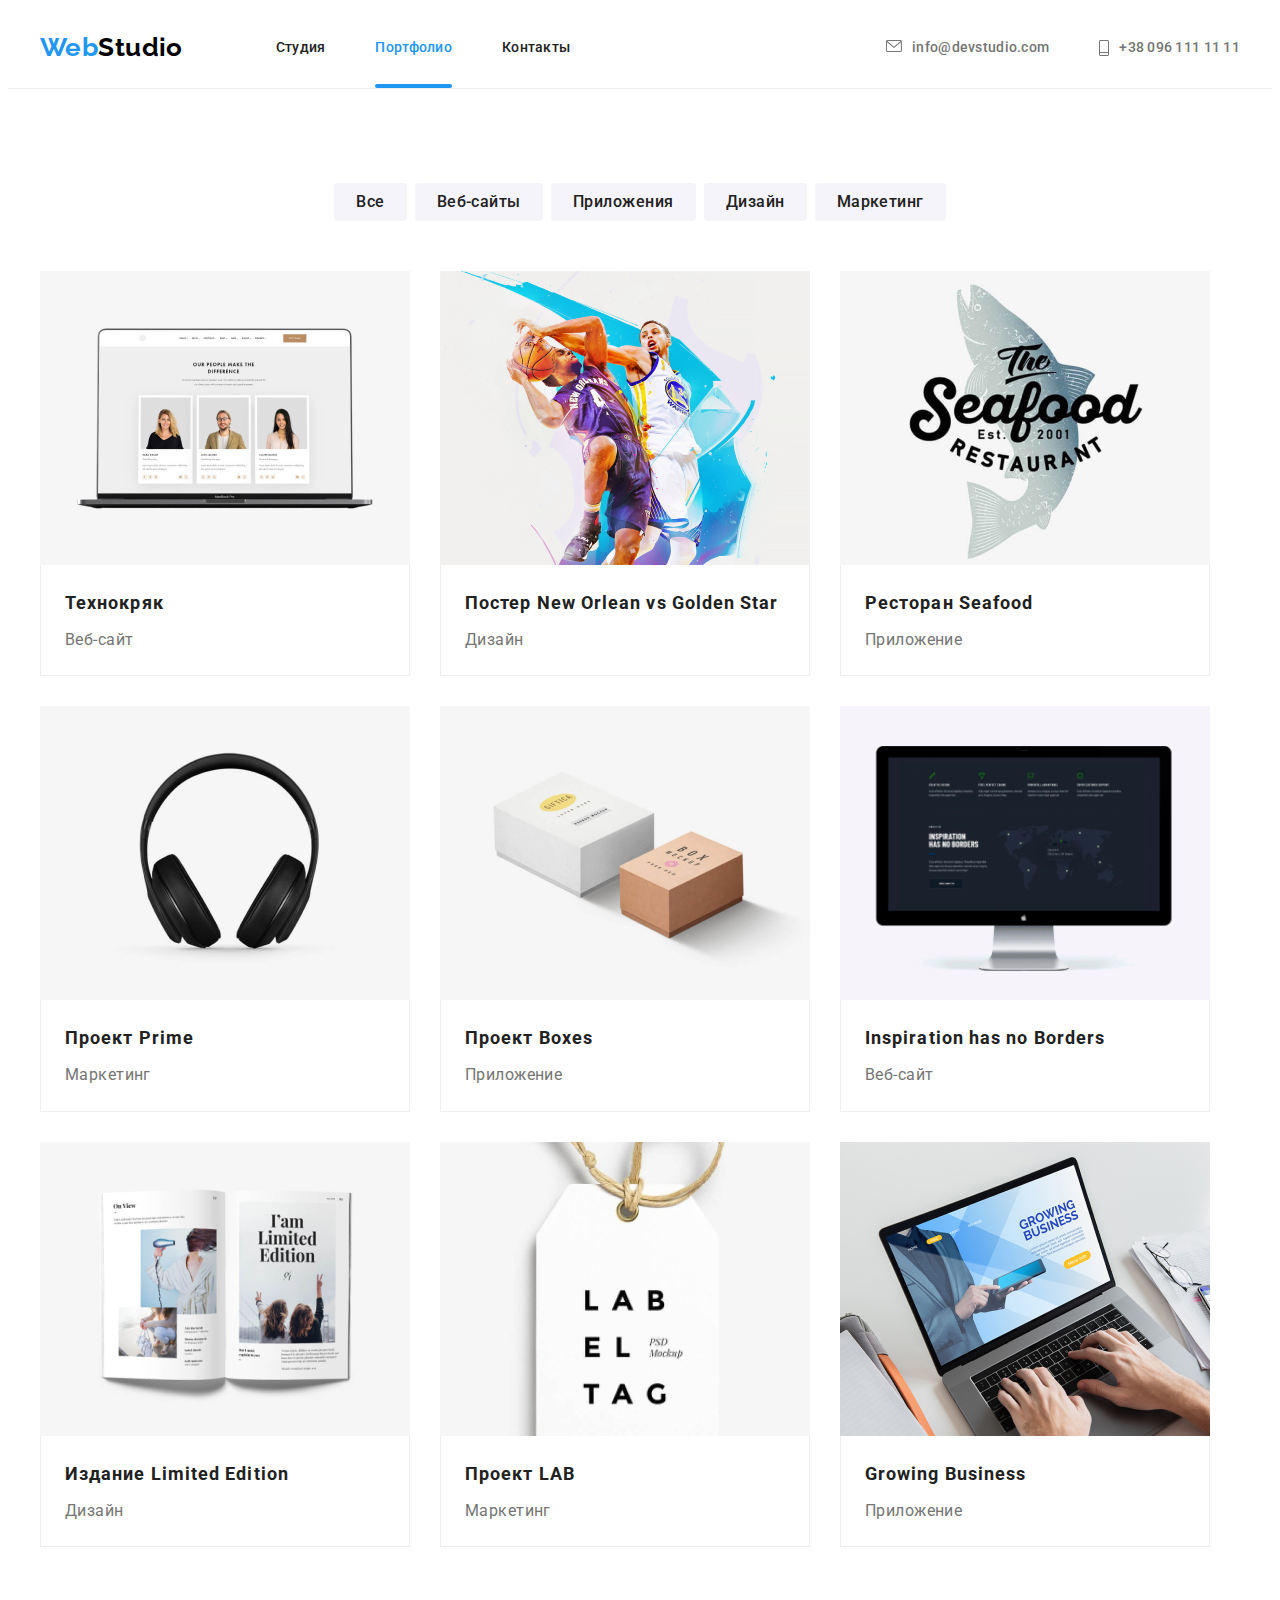
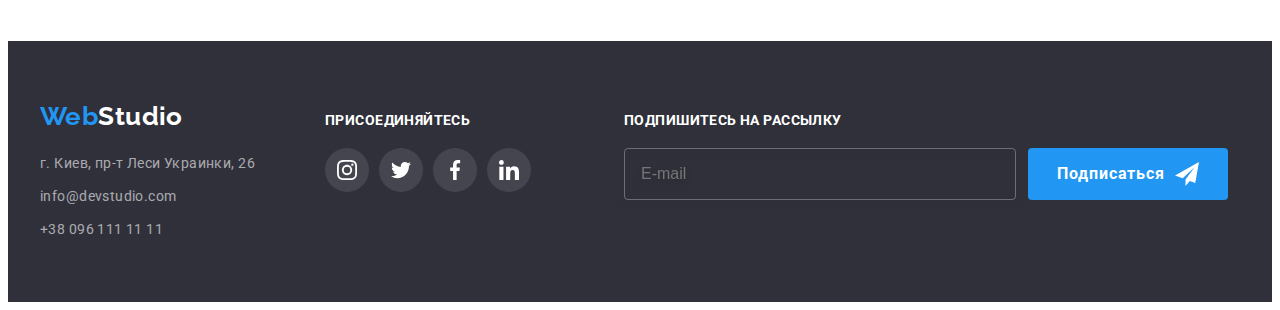
==== commit 468e7379: "add bem to form" ====
--- a/portfolio.html
+++ b/portfolio.html
@@ -16,23 +16,25 @@
 </head>
 <body>
     <!-- Header -->
-    <header class="header-portfolio">
-        <div class="container nav">
+    <header class="header header-portfolio">
+        <div class="container header__container">
             <nav class="main-nav">
-                <a href="./index.html" class="logo">Web<span class="logo-header">Studio</span> </a>
-                <ul class="site-nav-list">
-                    <li class="item"><a href="./index.html" class="link">Студия</a> </li>
-                    <li class="item"><a href="./portfolio.html" class="link curent">Портфолио</a> </li>
-                    <li class="item"><a href="" class="link">Контакты</a> </li>
+                <a href="./index.html" class="logo logo__header">Web<span class="logo logo__header--black">Studio</span>
+                </a>
+                <ul class="site-nav">
+                    <li class="site-nav__item"><a href="./index.html" class="site-nav__link">Студия</a> </li>
+                    <li class="site-nav__item"><a href="./portfolio.html" class="site-nav__link site-nav__link--curent">Портфолио</a> </li>
+                    <li class="site-nav__item"><a href="" class="site-nav__link">Контакты</a> </li>
                 </ul>
             </nav>
-            <ul class="site-nav-list adress">
-                <li class="item"><a href="mailto:info@devstudio.com" class="adress-link">
-                        <svg class="contacts-icon" width="16" height="12">
+            <ul class="site-nav header__site-nav">
+                <li class="site-nav__item"><a href="mailto:info@devstudio.com"
+                        class="site-nav__link site-nav__link--primary">
+                        <svg class="site-nav__icon" width="16" height="12">
                             <use href="./images/sprite.svg#icon-mail"></use>
                         </svg>info@devstudio.com</a></li>
-                <li class="item"><a href="tel:+380961111111" class="adress-link">
-                        <svg class="contacts-icon" width="10" height="16">
+                <li class="site-nav__item"><a href="tel:+380961111111" class="site-nav__link site-nav__link--primary">
+                        <svg class="site-nav__icon" width="10" height="16">
                             <use href="./images/sprite.svg#icon-phone"></use>
                         </svg>+38 096 111 11 11</a> </li>
             </ul>
@@ -142,43 +144,44 @@
 <footer class="main-footer">
     <div class="container footer">
         <div class="container-adress">
-            <a href="" class="logo footer">Web<span class="logo-footer">Studio</span> </a>
+            <a href="" class="logo logo__footer">Web<span class="logo logo__footer--white">Studio</span> </a>
             <address class="footer-adress">
                 <ul class="footer-list">
-                    <li class="footer-item"><a
+                    <li class="footer-list__item"><a
                             href="https://www.google.com/maps/place/%D0%B1%D1%83%D0%BB.+%D0%9B%D0%B5%D1%81%D0%B8+%D0%A3%D0%BA%D1%80%D0%B0%D0%B8%D0%BD%D0%BA%D0%B8,+26,+%D0%9A%D0%B8%D0%B5%D0%B2,+02000"
-                            target="_blank" rel="nofollow noreferrer noapener" class="map-link">г. Киев, пр-т Леси
-                            Украинки, 26</a> </li>
-                    <li class="footer-item"><a href="mailto:info@devstudio.com"
-                            class="link-footer">info@devstudio.com</a></li>
-                    <li class="footer-item"><a href="tel:+380961111111" class="link-footer">+38 096 111 11 11</a> </li>
+                            target="_blank" rel="nofollow noreferrer noapener"
+                            class="footer-list__link footer-list__link--map">г. Киев, пр-т Леси Украинки, 26</a> </li>
+                    <li class="footer-list__item"><a href="mailto:info@devstudio.com"
+                            class="footer-list__link">info@devstudio.com</a></li>
+                    <li class="footer-list__item"><a href="tel:+380961111111" class="footer-list__link">+38 096 111 11
+                            11</a> </li>
                 </ul>
             </address>
         </div>
         <div class="footer-socials">
             <p class="footer-title">присоединяйтесь</p>
-            <ul class="footer-socials-list">
-                <li class="footer-socials-item"> <a class="footer-socials-link" href="" target="_blank"
-                        rel="noopener noreferrer" aria-label="Instagram">
-                        <svg class="footer-socials-icon" width="20" height="20">
+            <ul class="socials-list">
+                <li class="socials-list__item"> <a class="socials-list__link socials-list__link--dark" href=""
+                        target="_blank" rel="noopener noreferrer" aria-label="Instagram">
+                        <svg class="socials-list__icon socials-list__icon--white" width="20" height="20">
                             <use href="./images/sprite.svg#icon-instagram"></use>
                         </svg>
                     </a> </li>
-                <li class="footer-socials-item"> <a class="footer-socials-link" href="" target="_blank"
-                        rel="noopener noreferrer" aria-label="Instagram">
-                        <svg class="footer-socials-icon" width="20" height="20">
+                <li class="socials-list__item"> <a class="socials-list__link socials-list__link--dark" href=""
+                        target="_blank" rel="noopener noreferrer" aria-label="Instagram">
+                        <svg class="socials-list__icon socials-list__icon--white" width="20" height="20">
                             <use href="./images/sprite.svg#icon-twitter"></use>
                         </svg>
                     </a> </li>
-                <li class="footer-socials-item"> <a class="footer-socials-link" href="" target="_blank"
-                        rel="noopener noreferrer" aria-label="Instagram">
-                        <svg class="footer-socials-icon" width="20" height="20">
+                <li class="socials-list__item"> <a class="socials-list__link socials-list__link--dark" href=""
+                        target="_blank" rel="noopener noreferrer" aria-label="Instagram">
+                        <svg class="socials-list__icon socials-list__icon--white" width="20" height="20">
                             <use href="./images/sprite.svg#icon-facebook"></use>
                         </svg>
                     </a> </li>
-                <li class="footer-socials-item"> <a class="footer-socials-link" href="" target="_blank"
-                        rel="noopener noreferrer" aria-label="Instagram">
-                        <svg class="footer-socials-icon" width="20" height="20">
+                <li class="socials-list__item"> <a class="socials-list__link socials-list__link--dark" href=""
+                        target="_blank" rel="noopener noreferrer" aria-label="Instagram">
+                        <svg class="socials-list__icon socials-list__icon--white" width="20" height="20">
                             <use href="./images/sprite.svg#icon-linkedin"></use>
                         </svg>
                     </a> </li>
@@ -187,10 +190,10 @@
         <div class="footer-subscribe">
             <p class="footer-title">Подпишитесь на рассылку</p>
             <form class="subscribe-form" name="subscribe-form">
-                <label class="footer-form-group" for="">
-                    <input class="footer-input" type="email" placeholder="E-mail">
-                    <button class="footer-submit-btn" type="submit">Подписаться
-                        <svg class="footer-form-icon" width="24" height="24">
+                <label class="subscribe-form__group" for="">
+                    <input class="subscribe-form__input" type="email" placeholder="E-mail">
+                    <button class="btn subscribe-form__btn" type="submit">Подписаться
+                        <svg class="subscribe-form__icon" width="24" height="24">
                             <use href="./images/sprite.svg#icon-send"></use>
                         </svg>
                     </button>
--- a/css/styles.css
+++ b/css/styles.css
@@ -216,118 +216,7 @@
 
 }
 /* Modal form */
-.form-group{
-    position: relative;
-}
-.form-icon{
-    position: absolute;
-    bottom: 11px;
-    left: 12px;
-    transition: fill 250ms cubic-bezier(0.4, 0, 0.2, 1);
-}
-.form-group:hover .form-icon,
-.form-group:focus-within .form-icon {
-    fill: var(--accent-color);
-}
-.form-title{
-    display: block;
-    margin-bottom: 12px;
-    font-weight: 700;
-    font-size: 20px;
-    line-height: 1.15;
-    text-align: center;
-    color: var(--title-text-color);
-}
-.form-group{
-    display: block;
-    margin-bottom: 10px;
-}
-.form-label{
-    display: block;
-    margin-bottom: 4px;
-    text-align: left;
-    font-weight: 400;
-    font-size: 12px;
-    line-height: 1.17;
-    letter-spacing: 0.01em;
-    color: var(--primary-text-color);
-}
-.form-input {
-    width: 100%;
-    padding: 11px 35px;
-    outline: transparent;
-    border-radius: 4px;
-    border: 1px solid rgba(33, 33, 33, 0.2);
-    transition: border 250ms cubic-bezier(0.4, 0, 0.2, 1);
-}
-.form-text{
-    resize: none;
-    width: 100%;
-    padding: 12px 16px;
-    outline: transparent;
-    border-radius: 4px;
-    border: 1px solid rgba(33, 33, 33, 0.2);
-    transition: border 250ms cubic-bezier(0.4, 0, 0.2, 1);
-}
-.form-group:hover .form-input,
-.form-group:focus-within .form-input,
-.form-group:hover .form-text,
-.form-group:focus-within .form-text {
-    border: 1px solid var(--accent-color);
-}
-.form-policy-group{
-    display: flex;
-    align-items: center;
-    justify-content: center;
-}
-.custom-checkbox{
-    width: 16px;
-    height: 15px;
-    margin-right: 10px;
-    display: flex;
-    align-items: center;
-    justify-content: center;
-    outline: 2px solid #212121;
-    outline-offset: -2px;
-    border-radius: 3px;
-    transition: backround-color 250ms cubic-bezier(0.4, 0, 0.2, 1);
-    transition: outline 250ms cubic-bezier(0.4, 0, 0.2, 1);
-}
-.custom-checkbox-icon{
-    opacity: 0;
-    transition: opacity 250ms cubic-bezier(0.4, 0, 0.2, 1);
-    transition: color 250ms cubic-bezier(0.4, 0, 0.2, 1);
-}
-.checkbox:checked+.custom-checkbox .custom-checkbox-icon{
-    opacity: 1;
-    fill: var(--white);
-}
-.checkbox:checked+.custom-checkbox{
-    background-color: var(--accent-color);
-    outline: transparent;
-}
-.accent-discription{
-    color: var(--accent-color);
-}
-.submit-btn{
-    margin-top: 30px;
-    background-color: var(--accent-color);
-    color: var(--white);
-    cursor: pointer;
-    font-weight: 700;
-    font-size: 16px;
-    line-height: 1.88;
-    letter-spacing: 0.06em;
-    padding: 10px 55px;
-    border: none;
-    box-shadow: 0px 4px 4px rgba(0, 0, 0, 0.15);
-    border-radius: 4px;
-    transition: background-color 250ms cubic-bezier(0.4, 0, 0.2, 1);
-}
-.submit-btn:hover, .submit-btn:focus{
-    background-color: var(--primary-text-color);
-}
-.backdrop{
+.backdrop {
     position: fixed;
     top: 0;
     left: 0;
@@ -337,11 +226,11 @@
     opacity: 1;
     transition: opacity 250ms cubic-bezier(0.4, 0, 0.2, 1);
 }
-.backdrop.is-hidden{
+.backdrop.is-hidden {
     opacity: 0;
     pointer-events: none;
 }
-.modal-btn{
+.modal-btn {
     display: flex;
     align-items: center;
     justify-content: center;
@@ -355,15 +244,15 @@
     border-radius: 50%;
     background-color: transparent;
     cursor: pointer;
-    transition: fill 250ms cubic-bezier(0.4, 0, 0.2, 1);
-}
-.modal-btn:hover .modal-icon, .modal-btn:focus-within .moda-icon{
+}
+.modal-btn:hover .modal-icon,
+.modal-btn:focus-within .modal-icon {
     fill: var(--accent-color);
 }
-.backdrop.is-hidden .modal-wrapper{
+.backdrop.is-hidden .modal-wrapper {
     transform: translate(-50%, -50%) scale(0.8)
 }
-.modal-wrapper{
+.modal-wrapper {
     position: absolute;
     top: 50%;
     left: 50%;
@@ -375,8 +264,104 @@
     transform: translate(-50%, -50%) scale(1);
     transition: transform 250ms cubic-bezier(0.4, 0, 0.2, 1);
 }
-.moda-icon{
-    background-color: var(--logo);
+.modal-icon {
+    fill: var(--logo);
+    transition: fill 250ms cubic-bezier(0.4, 0, 0.2, 1);
+}
+.modal-title {
+    display: block;
+    margin-bottom: 12px;
+    font-weight: 700;
+    font-size: 20px;
+    line-height: 1.15;
+    text-align: center;
+    color: var(--title-text-color);
+}
+/* Form */
+.modal-form__group{
+    position: relative;
+    display: block;
+    margin-bottom: 10px;
+}
+.modal-form__icon{
+    position: absolute;
+    bottom: 11px;
+    left: 12px;
+    transition: fill 250ms cubic-bezier(0.4, 0, 0.2, 1);
+}
+.modal-form__group:hover .modal-form__icon,
+.modal-form__group:focus-within .modal-form__icon {
+    fill: var(--accent-color);
+}
+.modal-form__label{
+    display: block;
+    margin-bottom: 4px;
+    text-align: left;
+    font-weight: 400;
+    font-size: 12px;
+    line-height: 1.17;
+    letter-spacing: 0.01em;
+    color: var(--primary-text-color);
+}
+.modal-form__input {
+    width: 100%;
+    padding: 11px 35px;
+    outline: transparent;
+    border-radius: 4px;
+    border: 1px solid rgba(33, 33, 33, 0.2);
+    transition: border 250ms cubic-bezier(0.4, 0, 0.2, 1);
+}
+.modal-form__text{
+    resize: none;
+    width: 100%;
+    padding: 12px 16px;
+    outline: transparent;
+    border-radius: 4px;
+    border: 1px solid rgba(33, 33, 33, 0.2);
+    transition: border 250ms cubic-bezier(0.4, 0, 0.2, 1);
+}
+.modal-form__group:hover .modal-form__input,
+.modal-form__group:focus-within .modal-form__input,
+.modal-form__group:hover .modal-form__text,
+.modal-form__group:focus-within .modal-form__text {
+    border: 1px solid var(--accent-color);
+}
+.modal-form__policy-group{
+    display: flex;
+    align-items: center;
+    justify-content: center;
+}
+.modal-form__custom-checkbox{
+    width: 16px;
+    height: 15px;
+    margin-right: 10px;
+    display: flex;
+    align-items: center;
+    justify-content: center;
+    outline: 2px solid #212121;
+    outline-offset: -2px;
+    border-radius: 3px;
+    transition: backround-color 250ms cubic-bezier(0.4, 0, 0.2, 1);
+    transition: outline 250ms cubic-bezier(0.4, 0, 0.2, 1);
+}
+.modal-form__custom-icon{
+    opacity: 0;
+    transition: opacity 250ms cubic-bezier(0.4, 0, 0.2, 1);
+    transition: color 250ms cubic-bezier(0.4, 0, 0.2, 1);
+}
+.modal-form__checkbox:checked+.modal-form__custom-checkbox .modal-form__custom-icon{
+    opacity: 1;
+    fill: var(--white);
+}
+.modal-form__checkbox:checked+.modal-form__custom-checkbox{
+    background-color: var(--accent-color);
+    outline: transparent;
+}
+.modal-form__accent-discription{
+    color: var(--accent-color);
+}
+.modal-form__btn{
+    margin-top: 30px;
 }
 /* Benefits */
 .benefits-card__icon{
@@ -575,36 +560,20 @@
     font-style: normal;
     line-height: 1.71;
 }
-
-.footer-form-group{
-    display: flex;
-}
-.footer-submit-btn{
-    display: flex;
-    align-items: center;
-    justify-content: center;
-    padding: 10px 29px;
-    cursor: pointer;
-    color: var(--white);
-    background-color: var(--accent-color);
-    border: none;
-    box-shadow: 0px 4px 4px rgba(0, 0, 0, 0.15);
-    border-radius: 4px;
-    font-weight: 700;
-    font-size: 16px;
-    line-height: 1.88;
-    letter-spacing: 0.06em;
-    transition: color 250ms cubic-bezier(0.4, 0, 0.2, 1);
-    transition: background-color 250ms cubic-bezier(0.4, 0, 0.2, 1);
-}
-.footer-form-icon{
+/* Subscribe form  */
+.subscribe-form__group {
+    display: flex;
+}
+.subscribe-form__btn{
+    display: flex;
+    align-items: center;
+    justify-content: center;
+}
+.subscribe-form__icon{
     fill: var(--white);
     margin-left: 10px;
 }
-.footer-submit-btn:hover, .footer-submit-btn:focus{
-    background-color: var(--primary-text-color);
-}
-.footer-input{
+.subscribe-form__input{
     width: 358px;
     font-weight: 400;
     font-size: 16px;
@@ -619,7 +588,7 @@
     outline: none;
     transition: border 250ms cubic-bezier(0.4, 0, 0.2, 1);
 }
-.footer-input:hover, .footer-input:focus{
+.subscribe-form__input:hover, .subscribe-form__-input:focus{
     border: 1px solid var(--accent-color);
 }
 /* Portfolio */
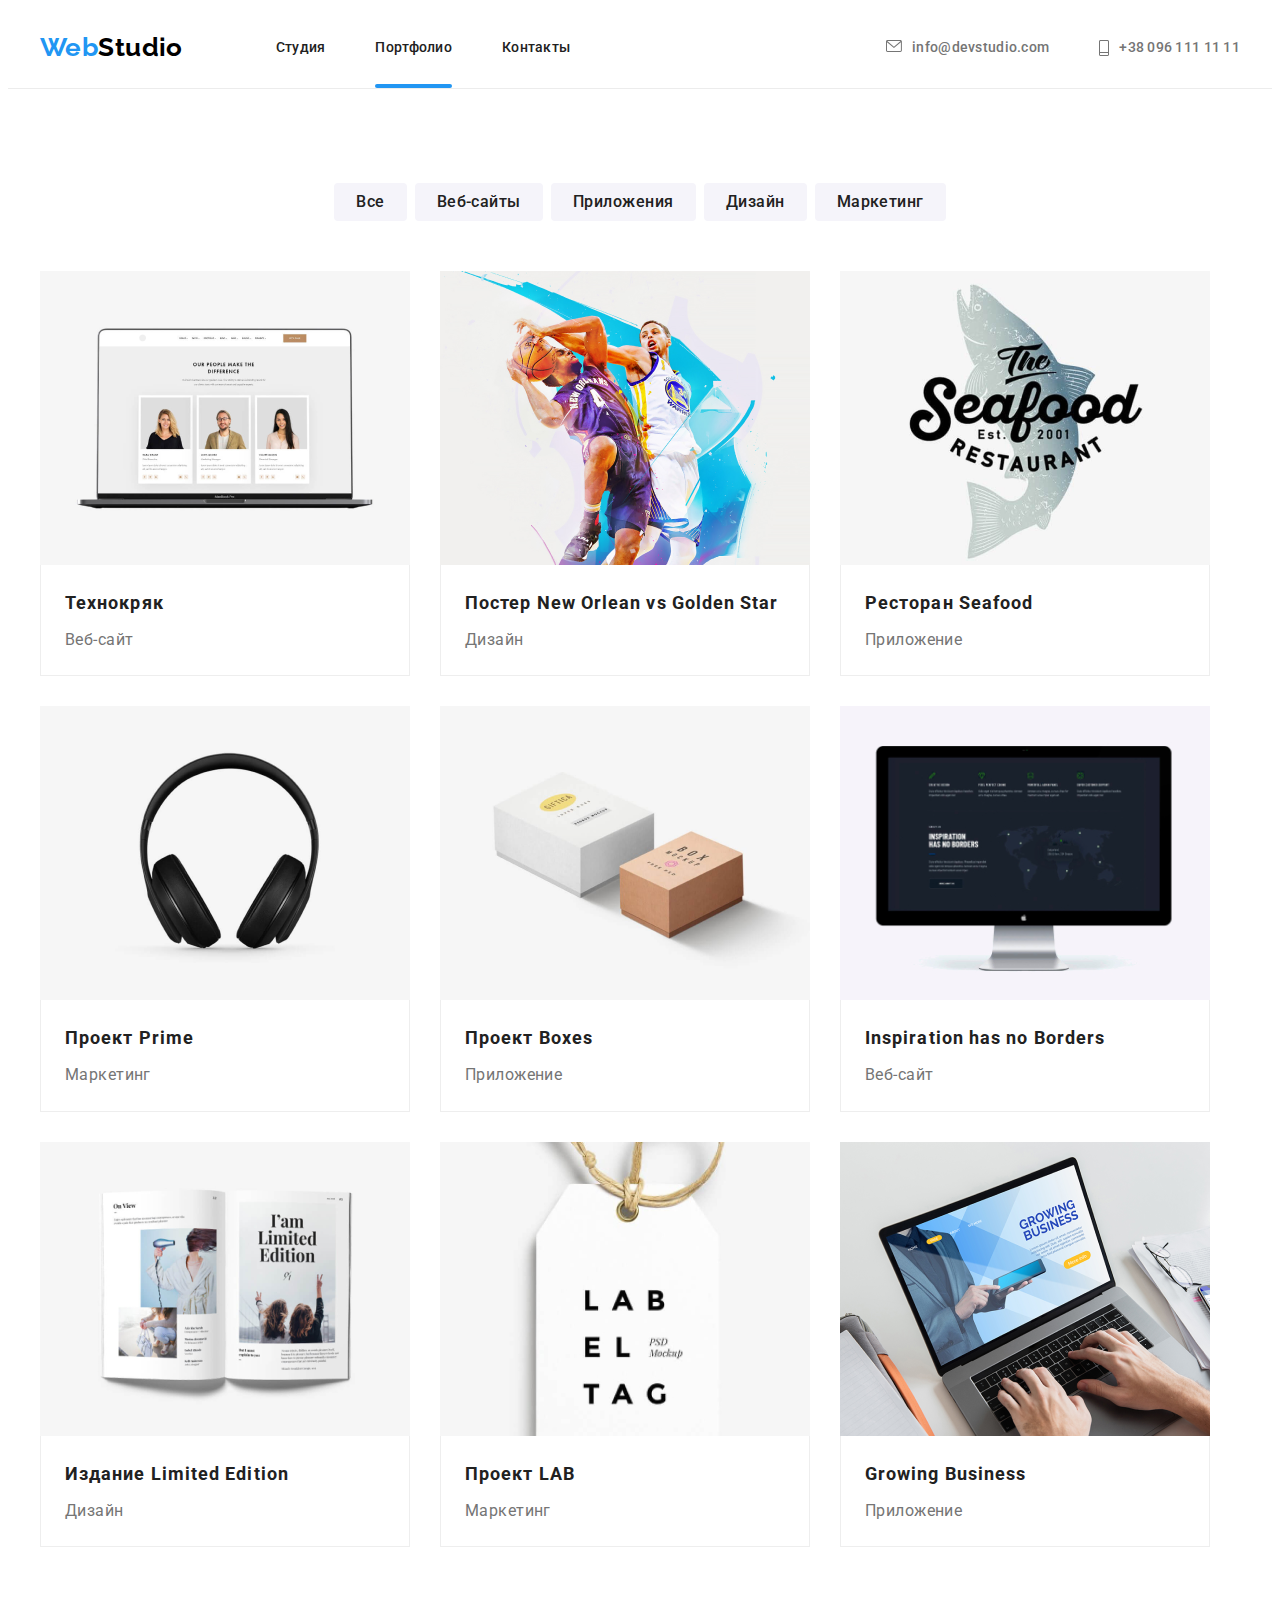
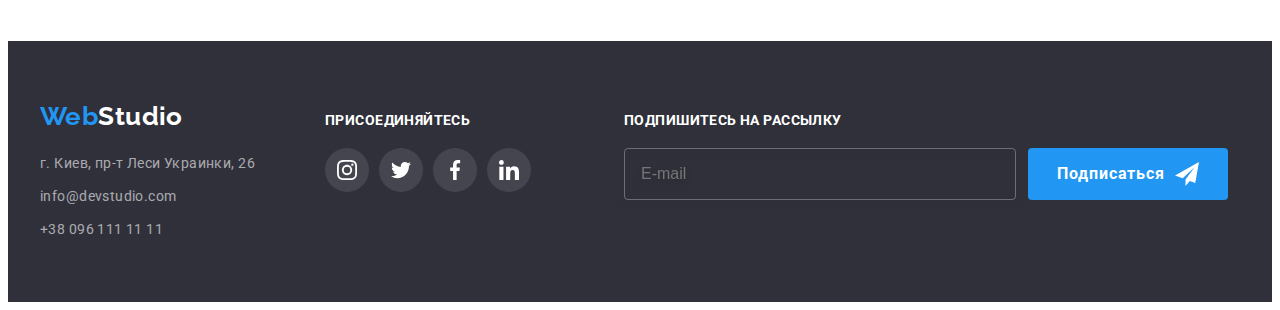
==== commit 47be72c3: "used sass" ====
--- a/portfolio.html
+++ b/portfolio.html
@@ -12,7 +12,7 @@
         <link rel="stylesheet" href="https://cdnjs.cloudflare.com/ajax/libs/modern-normalize/1.1.0/modern-normalize.min.css"
             integrity="sha512-wpPYUAdjBVSE4KJnH1VR1HeZfpl1ub8YT/NKx4PuQ5NmX2tKuGu6U/JRp5y+Y8XG2tV+wKQpNHVUX03MfMFn9Q=="
             crossorigin="anonymous" referrerpolicy="no-referrer" />
-    <link rel="stylesheet" href="./css/styles.css">
+    <link rel="stylesheet" href="./css/main.min.css">
 </head>
 <body>
     <!-- Header -->
--- a/css/main.min.css
+++ b/css/main.min.css
@@ -0,0 +1 @@
+:root{--main-font: "Roboto", sans-serif;--secondary-font: "Raleway", sans-serif;--primary-text-color: #757575;--title-text-color: #212121;--accent-color: #2196F3;--white: #FFFFFF;--footer: #2F303A;--backround-color: #F5F4FA;--logo: #000000;--footer-adress: rgba(255, 255, 255, 0.6);--hero: rgba(47, 48, 58, 0.4);--icon: #AFB1B8}.visually-hidden{position:absolute;width:1px;height:1px;margin:-1px;border:0;padding:0;white-space:nowrap;-webkit-clip-path:inset(100%);clip-path:inset(100%);clip:rect(0 0 0 0);overflow:hidden}body{background-color:var(--white);color:var(--primary-text-color);font-family:var(--main-font);font-weight:400;font-size:14px;letter-spacing:.03em}.section{padding-top:94px;padding-bottom:94px}.section-title{color:var(--title-text-color);font-weight:700;font-size:36px;line-height:1.17;text-align:center;margin-top:0px;margin-bottom:50px;margin-left:auto;margin-right:auto}.section-list{display:-webkit-box;display:-ms-flexbox;display:flex}.section-item:not(:last-child){margin-right:30px}.footer-title{display:block;font-size:14px;font-weight:700;line-height:16px;text-transform:uppercase;color:var(--white);margin-bottom:20px}.header-portfolio{border-bottom:1px solid #ececec}ul{list-style:none;padding:0;margin:0}h1,h2,h3,p{margin:0}img{display:block;max-width:100%;max-height:100%;height:auto}.container{margin-left:auto;margin-right:auto;width:1200px;padding-left:15px;padding-right:15px}.logo{display:-webkit-box;display:-ms-flexbox;display:flex;color:var(--accent-color);font-family:var(--secondary-font);font-weight:700;font-size:26px;line-height:1.19;text-decoration:none}.logo__header{padding-top:24px;padding-bottom:25px}.logo__header--black{color:var(--logo)}.logo__footer{margin-bottom:20px}.logo__footer--white{color:var(--white)}.btn{color:var(--white);background-color:var(--accent-color);font-family:inherit;font-weight:700;font-size:16px;line-height:1.88;display:inline-block;-webkit-box-align:center;-ms-flex-align:center;align-items:center;text-align:center;letter-spacing:.06em;cursor:pointer;padding:10px auto;border-radius:4px;border:none;min-width:200px;min-height:50px;-webkit-transition:background-color 250ms cubic-bezier(0.4, 0, 0.2, 1);transition:background-color 250ms cubic-bezier(0.4, 0, 0.2, 1)}.btn:hover,.btn:focus{background-color:var(--primary-text-color)}.backdrop{position:fixed;top:0;left:0;width:100%;height:100%;background-color:rgba(0,0,0,.2);opacity:1;-webkit-transition:opacity 250ms cubic-bezier(0.4, 0, 0.2, 1);transition:opacity 250ms cubic-bezier(0.4, 0, 0.2, 1)}.backdrop.is-hidden{opacity:0;pointer-events:none}.modal-btn{display:-webkit-box;display:-ms-flexbox;display:flex;-webkit-box-align:center;-ms-flex-align:center;align-items:center;-webkit-box-pack:center;-ms-flex-pack:center;justify-content:center;position:absolute;top:8px;right:8px;width:30px;height:30px;padding:0;border:1px solid rgba(0,0,0,.1);border-radius:50%;background-color:rgba(0,0,0,0);cursor:pointer}.backdrop.is-hidden .modal-wrapper{-webkit-transform:translate(-50%, -50%) scale(0.8);transform:translate(-50%, -50%) scale(0.8)}.modal-wrapper{position:absolute;top:50%;left:50%;padding:40px;background-color:var(--white);width:528px;-webkit-box-shadow:0px 1px 3px rgba(0,0,0,.12),0px 1px 1px rgba(0,0,0,.14),0px 2px 1px rgba(0,0,0,.2);box-shadow:0px 1px 3px rgba(0,0,0,.12),0px 1px 1px rgba(0,0,0,.14),0px 2px 1px rgba(0,0,0,.2);border-radius:4px;-webkit-transform:translate(-50%, -50%) scale(1);transform:translate(-50%, -50%) scale(1);-webkit-transition:-webkit-transform 250ms cubic-bezier(0.4, 0, 0.2, 1);transition:-webkit-transform 250ms cubic-bezier(0.4, 0, 0.2, 1);transition:transform 250ms cubic-bezier(0.4, 0, 0.2, 1);transition:transform 250ms cubic-bezier(0.4, 0, 0.2, 1), -webkit-transform 250ms cubic-bezier(0.4, 0, 0.2, 1)}.modal-icon{fill:var(--logo);-webkit-transition:fill 250ms cubic-bezier(0.4, 0, 0.2, 1);transition:fill 250ms cubic-bezier(0.4, 0, 0.2, 1)}.modal-btn:hover .modal-icon,.modal-btn:focus-within .modal-icon{fill:var(--accent-color)}.modal-title{display:block;margin-bottom:12px;font-weight:700;font-size:20px;line-height:1.15;text-align:center;color:var(--title-text-color)}.modal-form__group{position:relative;display:block;margin-bottom:10px}.modal-form__icon{position:absolute;bottom:11px;left:12px;-webkit-transition:fill 250ms cubic-bezier(0.4, 0, 0.2, 1);transition:fill 250ms cubic-bezier(0.4, 0, 0.2, 1)}.modal-form__group:hover .modal-form__icon,.modal-form__group:focus-within .modal-form__icon{fill:var(--accent-color)}.modal-form__label{display:block;margin-bottom:4px;text-align:left;font-weight:400;font-size:12px;line-height:1.17;letter-spacing:.01em;color:var(--primary-text-color)}.modal-form__input{width:100%;padding:11px 35px;outline:rgba(0,0,0,0);border-radius:4px;border:1px solid rgba(33,33,33,.2);-webkit-transition:border 250ms cubic-bezier(0.4, 0, 0.2, 1);transition:border 250ms cubic-bezier(0.4, 0, 0.2, 1)}.modal-form__group:hover .modal-form__input,.modal-form__group:focus-within .modal-form__input{border:1px solid var(--accent-color)}.modal-form__text{resize:none;width:100%;padding:12px 16px;outline:rgba(0,0,0,0);border-radius:4px;border:1px solid rgba(33,33,33,.2);-webkit-transition:border 250ms cubic-bezier(0.4, 0, 0.2, 1);transition:border 250ms cubic-bezier(0.4, 0, 0.2, 1)}.modal-form__group:hover .modal-form__text,.modal-form__group:focus-within .modal-form__text{border:1px solid var(--accent-color)}.modal-form__policy-group{display:-webkit-box;display:-ms-flexbox;display:flex;-webkit-box-align:center;-ms-flex-align:center;align-items:center;-webkit-box-pack:center;-ms-flex-pack:center;justify-content:center}.modal-form__custom-checkbox{width:16px;height:15px;margin-right:10px;display:-webkit-box;display:-ms-flexbox;display:flex;-webkit-box-align:center;-ms-flex-align:center;align-items:center;-webkit-box-pack:center;-ms-flex-pack:center;justify-content:center;outline:2px solid #212121;outline-offset:-2px;border-radius:3px;-webkit-transition:backround-color 250ms cubic-bezier(0.4, 0, 0.2, 1);transition:backround-color 250ms cubic-bezier(0.4, 0, 0.2, 1);-webkit-transition:outline 250ms cubic-bezier(0.4, 0, 0.2, 1);transition:outline 250ms cubic-bezier(0.4, 0, 0.2, 1)}.modal-form__custom-icon{opacity:0;-webkit-transition:opacity 250ms cubic-bezier(0.4, 0, 0.2, 1);transition:opacity 250ms cubic-bezier(0.4, 0, 0.2, 1);-webkit-transition:color 250ms cubic-bezier(0.4, 0, 0.2, 1);transition:color 250ms cubic-bezier(0.4, 0, 0.2, 1)}.modal-form__checkbox:checked+.modal-form__custom-checkbox .modal-form__custom-icon{opacity:1;fill:var(--white)}.modal-form__checkbox:checked+.modal-form__custom-checkbox{background-color:var(--accent-color);outline:rgba(0,0,0,0)}.modal-form__accent-discription{color:var(--accent-color)}.modal-form__btn{margin-top:30px}.socials-list{display:-webkit-box;display:-ms-flexbox;display:flex;-webkit-box-pack:center;-ms-flex-pack:center;justify-content:center;-webkit-box-align:center;-ms-flex-align:center;align-items:center}.socials-list__item:not(:last-child){margin-right:10px}.socials-list__link{display:-webkit-box;display:-ms-flexbox;display:flex;-webkit-box-align:center;-ms-flex-align:center;align-items:center;-webkit-box-pack:center;-ms-flex-pack:center;justify-content:center;width:44px;height:44px;background-color:var(--white);border-radius:50%;-webkit-transition:background-color 250ms cubic-bezier(0.4, 0, 0.2, 1);transition:background-color 250ms cubic-bezier(0.4, 0, 0.2, 1)}.socials-list__link--dark{background-color:rgba(255,255,255,.1);-webkit-transition:background-color 250ms cubic-bezier(0.4, 0, 0.2, 1);transition:background-color 250ms cubic-bezier(0.4, 0, 0.2, 1)}.socials-list__link:focus,.socials-list__link:hover{background-color:var(--accent-color)}.socials-list__icon{fill:var(--icon);-webkit-transition:fill 250ms cubic-bezier(0.4, 0, 0.2, 1);transition:fill 250ms cubic-bezier(0.4, 0, 0.2, 1)}.socials-list__icon--white{fill:var(--white)}.socials-list__link:hover .socials-list__icon,.socials-list__link:focus .socials-list__icon{fill:var(--white)}.subscribe-form__group{display:-webkit-box;display:-ms-flexbox;display:flex}.subscribe-form__btn{display:-webkit-box;display:-ms-flexbox;display:flex;-webkit-box-align:center;-ms-flex-align:center;align-items:center;-webkit-box-pack:center;-ms-flex-pack:center;justify-content:center}.subscribe-form__icon{fill:var(--white);margin-left:10px}.subscribe-form__input{width:358px;font-weight:400;font-size:16px;line-height:1.25;color:var(--white);background-color:rgba(0,0,0,0);margin-right:12px;padding:15px 16px;border:1px solid rgba(255,255,255,.3);-webkit-filter:drop-shadow(0px 4px 4px rgba(0, 0, 0, 0.15));filter:drop-shadow(0px 4px 4px rgba(0, 0, 0, 0.15));border-radius:4px;outline:none;-webkit-transition:border 250ms cubic-bezier(0.4, 0, 0.2, 1);transition:border 250ms cubic-bezier(0.4, 0, 0.2, 1)}.subscribe-form__input:hover,.subscribe-form__input:focus{border:1px solid var(--accent-color)}.site-nav__icon{display:-webkit-box;display:-ms-flexbox;display:flex;margin-right:10px;fill:currentColor}.header__container{display:-webkit-box;display:-ms-flexbox;display:flex;-webkit-box-align:center;-ms-flex-align:center;align-items:center}.site-nav__link--curent{position:relative;color:var(--accent-color)}.site-nav__link--curent::after{content:"";position:absolute;right:0;bottom:0;width:100%;height:4px;background-color:var(--accent-color);border-radius:2px}.main-nav{display:-webkit-box;display:-ms-flexbox;display:flex;-webkit-box-pack:center;-ms-flex-pack:center;justify-content:center;-webkit-box-align:center;-ms-flex-align:center;align-items:center}.site-nav{display:-webkit-box;display:-ms-flexbox;display:flex;-webkit-box-pack:center;-ms-flex-pack:center;justify-content:center;-webkit-box-align:center;-ms-flex-align:center;align-items:center;margin-left:93px;font-weight:500;line-height:1.14;letter-spacing:.02em;text-decoration:none}.site-nav__item:not(:last-child){margin-right:50px}.site-nav__link{display:-webkit-box;display:-ms-flexbox;display:flex;padding-top:32px;padding-bottom:32px;color:var(--title-text-color);font-weight:500;line-height:1.14;letter-spacing:.02em;text-decoration:none;-webkit-transition:color 250ms cubic-bezier(0.4, 0, 0.2, 1);transition:color 250ms cubic-bezier(0.4, 0, 0.2, 1)}.site-nav__link--primary{color:var(--primary-text-color)}.site-nav__link:hover,.site-nav__link:focus{color:var(--accent-color);fill:currentColor}.header__site-nav{margin-left:auto}.hero{background-image:-webkit-gradient(linear, left top, left bottom, from(var(--hero)), to(var(--hero))),url(../images/logo/logo.jpg);background-image:linear-gradient(var(--hero), var(--hero)),url(../images/logo/logo.jpg);background-repeat:no-repeat;background-position:center;background-size:cover;max-width:1600px;max-height:600px;margin-left:auto;margin-right:auto;background-color:var(--footer);text-align:center;padding-top:200px;padding-bottom:200px}.hero__section-title{width:696px;color:var(--white);font-weight:900;font-size:44px;line-height:1.36;letter-spacing:.06em;text-transform:uppercase;margin-bottom:30px}.benefits-card__icon{display:-webkit-box;display:-ms-flexbox;display:flex;-webkit-box-pack:center;-ms-flex-pack:center;justify-content:center;-webkit-box-align:center;-ms-flex-align:center;align-items:center;background-color:var(--backround-color);border-radius:4px;width:270px;height:120px;margin-bottom:30px}.benefits-card__title{color:var(--title-text-color);font-weight:700;font-size:14px;line-height:1.14;text-transform:uppercase;margin-bottom:10px}.benefits-card__item{line-height:1.71;margin:0}.works__section-item{position:relative}.section-item__description{position:absolute;right:0;bottom:0;width:100%;height:70px;display:-webkit-box;display:-ms-flexbox;display:flex;-webkit-box-pack:center;-ms-flex-pack:center;justify-content:center;-webkit-box-align:center;-ms-flex-align:center;align-items:center;font-weight:700;line-height:1.14;text-align:center;text-transform:uppercase;color:var(--white);background-color:rgba(47,48,58,.8)}.works{padding-top:0}.team__section-item{background-color:var(--white);-webkit-box-shadow:0px 1px 3px rgba(0,0,0,.12),0px 1px 1px rgba(0,0,0,.14),0px 2px 1px rgba(0,0,0,.2);box-shadow:0px 1px 3px rgba(0,0,0,.12),0px 1px 1px rgba(0,0,0,.14),0px 2px 1px rgba(0,0,0,.2);border-radius:0px 0px 4px 4px}.team-card{padding-top:30px;padding-bottom:30px}.team{background-color:var(--backround-color);padding-top:94px;padding-bottom:94px}.team-card__title{color:var(--title-text-color);font-weight:500;font-size:16px;line-height:1.19;text-align:center;margin-bottom:10px}.team-card__item{font-size:16px;line-height:1.19;text-align:center;margin-bottom:16px}.clients-list{display:-webkit-box;display:-ms-flexbox;display:flex}.clients-list__item{width:100%}.clients-list__logo{display:-webkit-box;display:-ms-flexbox;display:flex;width:170px;height:92px;-webkit-box-pack:center;-ms-flex-pack:center;justify-content:center;-webkit-box-align:center;-ms-flex-align:center;align-items:center;border:1px solid var(--icon);border-radius:4px;cursor:pointer;-webkit-transition:color 250ms cubic-bezier(0.4, 0, 0.2, 1);transition:color 250ms cubic-bezier(0.4, 0, 0.2, 1)}.clients-list__logo:hover,.clients-list__logo:focus{border:1px solid var(--accent-color)}.clients-list__icon{fill:var(--icon);-webkit-transition:fill 250ms cubic-bezier(0.4, 0, 0.2, 1);transition:fill 250ms cubic-bezier(0.4, 0, 0.2, 1)}.clients-list__logo:focus .clients-list__icon,.clients-list__logo:hover .clients-list__icon{fill:var(--accent-color)}.footer-socials{margin-right:93px}.container-adress{margin-right:70px}.container.footer{-webkit-box-align:baseline;-ms-flex-align:baseline;align-items:baseline;display:-webkit-box;display:-ms-flexbox;display:flex}.main-footer{display:-webkit-box;display:-ms-flexbox;display:flex;background-color:var(--footer);padding-top:60px;padding-bottom:60px}.footer-list__link--map{color:var(--white);text-decoration:none;-webkit-transition:color 250ms cubic-bezier(0.4, 0, 0.2, 1);transition:color 250ms cubic-bezier(0.4, 0, 0.2, 1)}.footer-list__link--map:hover,.footer-list__link--map:focus{color:var(--accent-color)}.footer-list__link{color:var(--footer-adress);text-decoration:none;-webkit-transition:color 250ms cubic-bezier(0.4, 0, 0.2, 1);transition:color 250ms cubic-bezier(0.4, 0, 0.2, 1)}.footer-list__link:hover,.footer-list__link:focus{color:var(--accent-color)}.footer-list{font-style:normal;line-height:1.71}.footer-list__item:not(:last-child){margin-bottom:9px}.filters-list__button{padding:6px 22px;cursor:pointer;font-family:"Roboto";font-weight:500;font-size:16px;line-height:1.62;text-align:center;letter-spacing:.03em;color:var(--title-text-color);background-color:var(--backround-color);border-radius:4px;border:none;-webkit-transition:color 250ms cubic-bezier(0.4, 0, 0.2, 1),background-color 250ms cubic-bezier(0.4, 0, 0.2, 1),-webkit-box-shadow 250ms cubic-bezier(0.4, 0, 0.2, 1);transition:color 250ms cubic-bezier(0.4, 0, 0.2, 1),background-color 250ms cubic-bezier(0.4, 0, 0.2, 1),-webkit-box-shadow 250ms cubic-bezier(0.4, 0, 0.2, 1);transition:box-shadow 250ms cubic-bezier(0.4, 0, 0.2, 1),color 250ms cubic-bezier(0.4, 0, 0.2, 1),background-color 250ms cubic-bezier(0.4, 0, 0.2, 1);transition:box-shadow 250ms cubic-bezier(0.4, 0, 0.2, 1),color 250ms cubic-bezier(0.4, 0, 0.2, 1),background-color 250ms cubic-bezier(0.4, 0, 0.2, 1),-webkit-box-shadow 250ms cubic-bezier(0.4, 0, 0.2, 1)}.filters-list__button:hover,.filters-list__button:focus{color:var(--white);background-color:var(--accent-color);-webkit-box-shadow:0px 3px 1px rgba(0,0,0,.1),0px 1px 2px rgba(0,0,0,.08),0px 2px 2px rgba(0,0,0,.12);box-shadow:0px 3px 1px rgba(0,0,0,.1),0px 1px 2px rgba(0,0,0,.08),0px 2px 2px rgba(0,0,0,.12)}.filters-list{display:-webkit-box;display:-ms-flexbox;display:flex;-webkit-box-pack:center;-ms-flex-pack:center;justify-content:center;-webkit-box-align:center;-ms-flex-align:center;align-items:center}.filters-list__item:not(:last-child){margin-right:8px}.projects-list{display:-webkit-box;display:-ms-flexbox;display:flex;-ms-flex-wrap:wrap;flex-wrap:wrap;margin-top:50px}.projects-border{border:1px solid #eee;border-top:none;padding:20px 24px}.projects-list__item{margin-bottom:30px;margin-right:30px}.projects-list__item:nth-child(3n){margin-right:0}.projects-list__item:nth-last-child(-n+3){margin-bottom:0}.projects{position:relative;overflow:hidden}.projects__txt{position:absolute;width:100%;height:100%;top:0;left:0;-webkit-transform:translateY(100%);transform:translateY(100%);padding:63px 24px;font-size:18px;line-height:1.56;color:var(--white);background-color:rgba(33,150,243,.9);-webkit-transition:-webkit-transform 250ms cubic-bezier(0.4, 0, 0.2, 1);transition:-webkit-transform 250ms cubic-bezier(0.4, 0, 0.2, 1);transition:transform 250ms cubic-bezier(0.4, 0, 0.2, 1);transition:transform 250ms cubic-bezier(0.4, 0, 0.2, 1), -webkit-transform 250ms cubic-bezier(0.4, 0, 0.2, 1)}.projects-list__href:hover .projects__txt,.projects-list__href:focus .projects__txt{-webkit-transform:translateY(0);transform:translateY(0);opacity:1}.projects-list__title{color:var(--title-text-color);font-weight:700;font-size:18px;line-height:2;letter-spacing:.06em;margin-bottom:4px}.projects-list__lead{color:var(--primary-text-color);font-size:16px;line-height:1.9}.projects-list__href{display:block;text-decoration:none;-webkit-transition:-webkit-box-shadow 250ms cubic-bezier(0.4, 0, 0.2, 1);transition:-webkit-box-shadow 250ms cubic-bezier(0.4, 0, 0.2, 1);transition:box-shadow 250ms cubic-bezier(0.4, 0, 0.2, 1);transition:box-shadow 250ms cubic-bezier(0.4, 0, 0.2, 1), -webkit-box-shadow 250ms cubic-bezier(0.4, 0, 0.2, 1)}.projects-list__href:hover,.projects-list__href:focus{-webkit-box-shadow:0px 1px 1px rgba(0,0,0,.12),0px 4px 4px rgba(0,0,0,.06),1px 4px 6px rgba(0,0,0,.16);box-shadow:0px 1px 1px rgba(0,0,0,.12),0px 4px 4px rgba(0,0,0,.06),1px 4px 6px rgba(0,0,0,.16);-webkit-transform:translateY(0);transform:translateY(0);opacity:1}/*# sourceMappingURL=main.min.css.map */